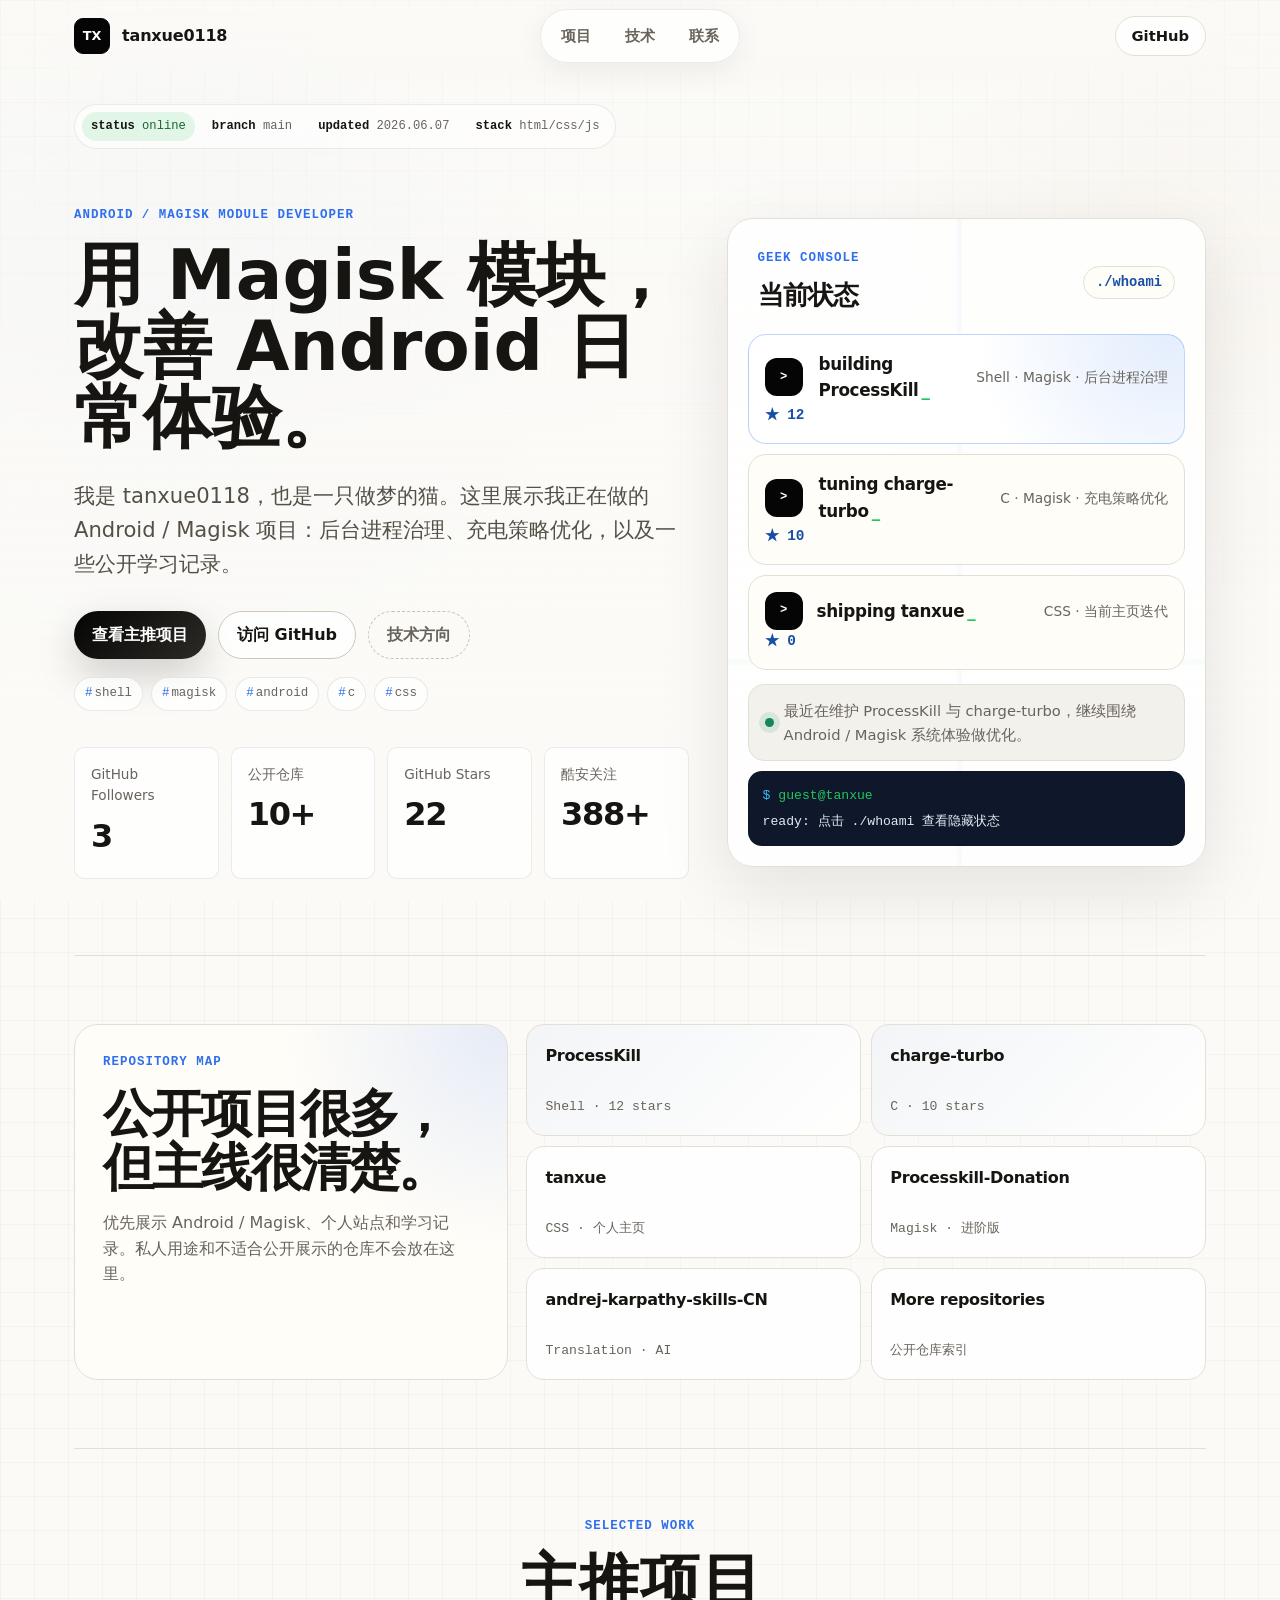
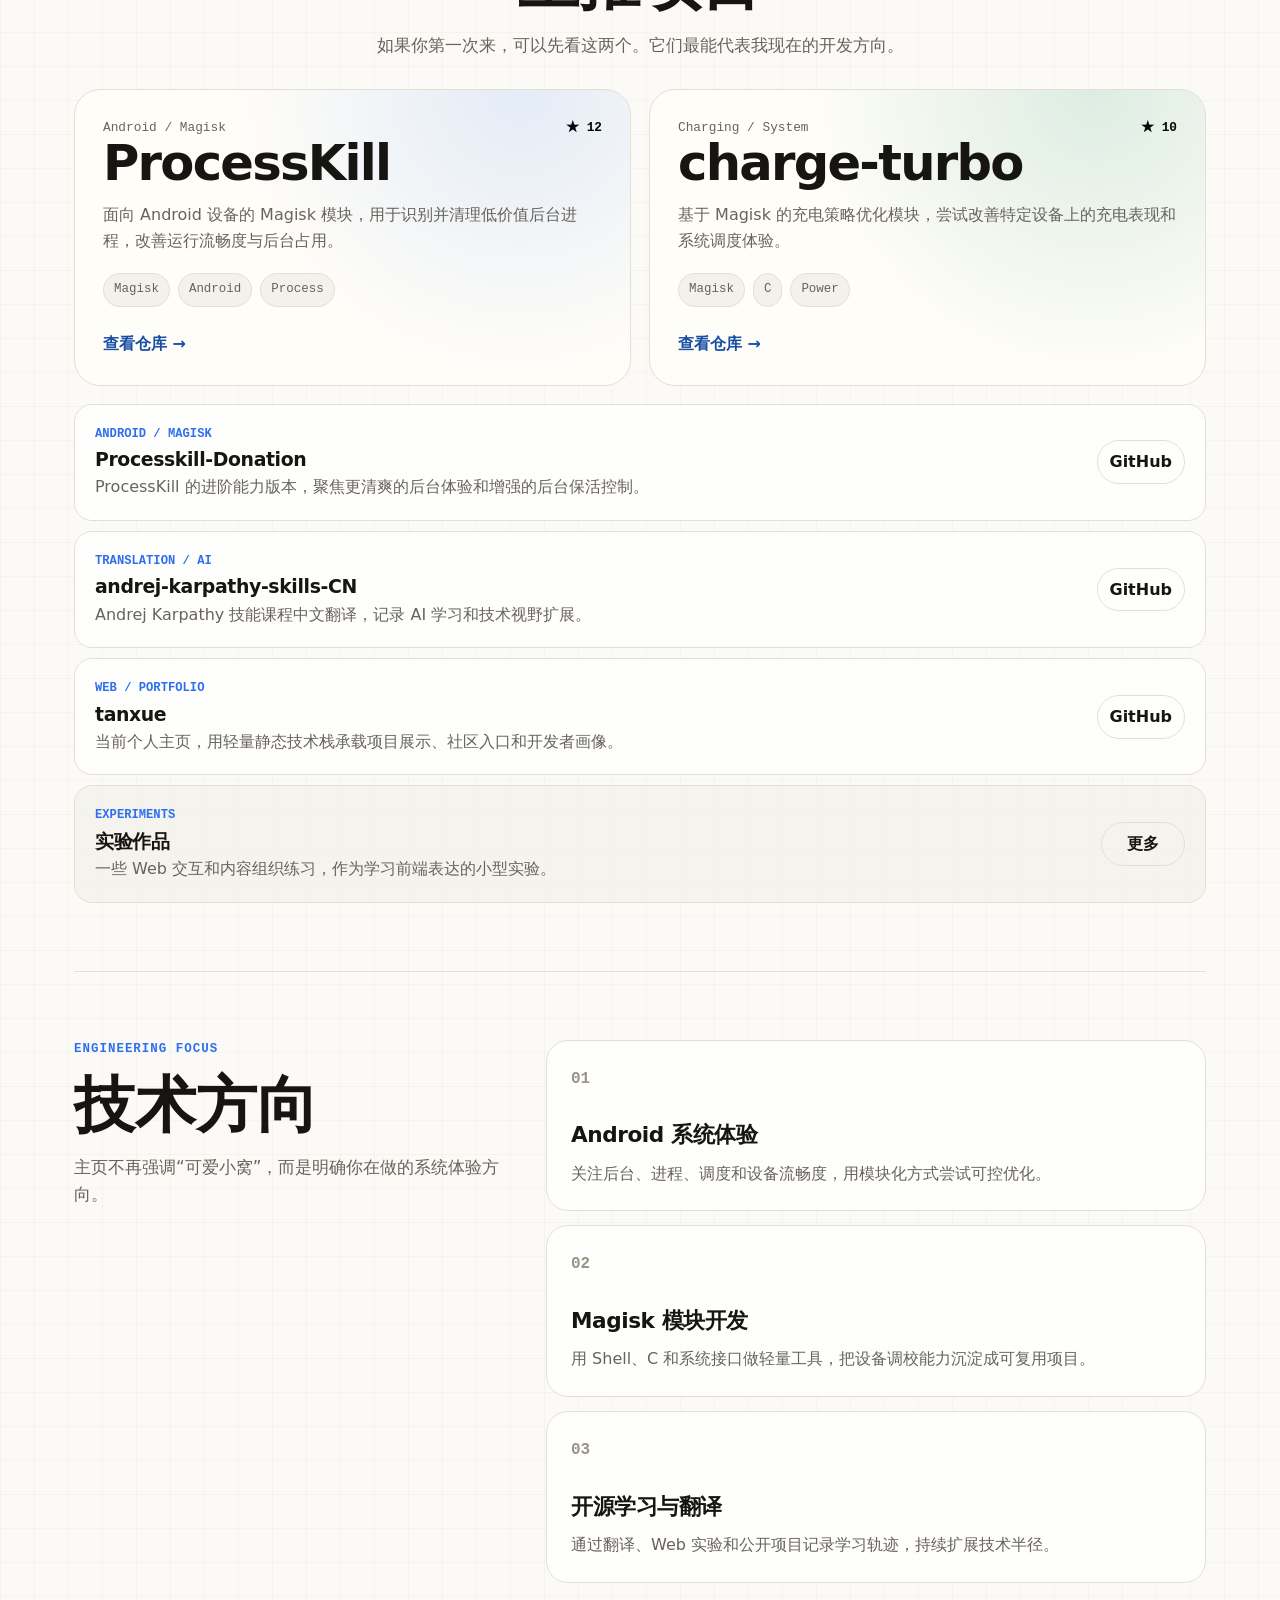
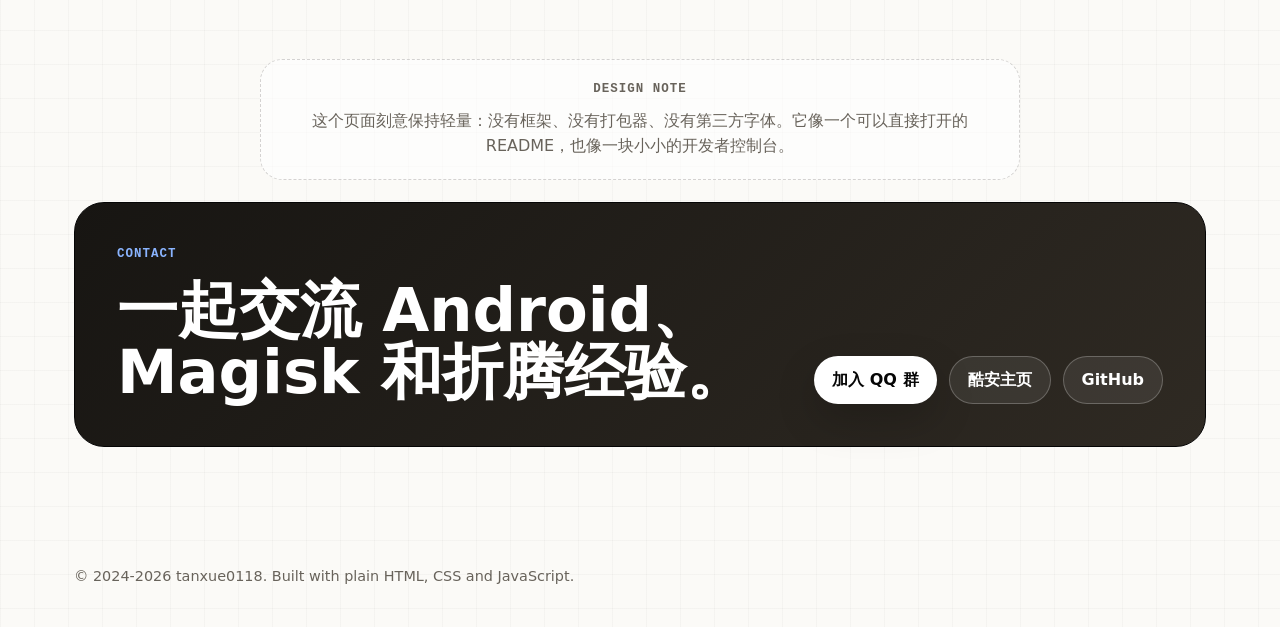
==== index.html @ 3029bd47 "Add subtle system polish" ====
<!DOCTYPE html>
<html lang="zh-CN">
<head>
    <meta charset="UTF-8">
    <meta name="viewport" content="width=device-width, initial-scale=1.0, viewport-fit=cover">
    <meta name="description" content="tanxue0118，一只做梦的猫。Android / Magisk 模块开发者，专注后台进程治理、充电策略优化和移动端系统体验调校。">
    <meta name="theme-color" content="#f7f7f4">
    <meta property="og:title" content="tanxue0118 - Android / Magisk 模块开发者">
    <meta property="og:description" content="后台进程治理、充电策略优化、移动端系统体验调校。">
    <meta property="og:type" content="website">
    <meta property="og:url" content="https://tanxue0118.github.io/tanxue/">
    <meta property="og:image" content="og-image.png">
    <link rel="canonical" href="https://tanxue0118.github.io/tanxue/">
    <link rel="icon" href="site-mark.svg" type="image/svg+xml">
    <link rel="stylesheet" href="style.css">
    <title>tanxue0118 - Android / Magisk 模块开发者</title>
</head>
<body>
    <a class="skip-link" href="#work">跳到项目内容</a>
    <header class="site-header">
        <a class="brand" href="#top" aria-label="回到首页">
            <span class="brand-mark" id="brand-mark" aria-hidden="true">TX</span>
            <span class="brand-text">tanxue0118</span>
        </a>
        <nav class="site-nav" aria-label="主导航">
            <a href="#work">项目</a>
            <a href="#stack">技术</a>
            <a href="#contact">联系</a>
        </nav>
        <a class="nav-action" href="https://github.com/tanxue0118" target="_blank" rel="noopener noreferrer">GitHub</a>
    </header>

    <main id="top">
        <div class="system-strip" aria-label="站点状态">
            <span><strong>status</strong> online</span>
            <span><strong>branch</strong> main</span>
            <span><strong>updated</strong> 2026.06.07</span>
            <span><strong>stack</strong> html/css/js</span>
        </div>
        <section class="hero-section">
            <div class="hero-copy">
                <p class="eyebrow">Android / Magisk module developer</p>
                <h1>用 Magisk 模块，改善 Android 日常体验。</h1>
                <p class="hero-lede">我是 tanxue0118，也是一只做梦的猫。这里展示我正在做的 Android / Magisk 项目：后台进程治理、充电策略优化，以及一些公开学习记录。</p>
                <div class="hero-actions" aria-label="主要操作">
                    <a class="button primary" href="#work">查看主推项目</a>
                    <a class="button secondary" href="https://github.com/tanxue0118" target="_blank" rel="noopener noreferrer">访问 GitHub</a>
                    <a class="button ghost" href="#stack">技术方向</a>
                </div>
                <div class="code-strip" aria-label="技术标签">
                    <span>shell</span>
                    <span>magisk</span>
                    <span>android</span>
                    <span>c</span>
                    <span>css</span>
                </div>
                <dl class="metric-grid">
                    <div>
                        <dt>GitHub Followers</dt>
                        <dd data-github-followers>3</dd>
                    </div>
                    <div>
                        <dt>公开仓库</dt>
                        <dd>10+</dd>
                    </div>
                    <div>
                        <dt>GitHub Stars</dt>
                        <dd data-total-stars>22</dd>
                    </div>
                    <div>
                        <dt>酷安关注</dt>
                        <dd>388+</dd>
                    </div>
                </dl>
            </div>

            <aside class="hero-panel repo-board" aria-label="访问者导览">
                <div class="board-header">
                    <div>
                        <p class="eyebrow">Geek console</p>
                        <h2>当前状态</h2>
                    </div>
                    <button class="micro-command" id="geek-command" type="button" aria-controls="command-output">./whoami</button>
                </div>
                <div class="repo-rank">
                    <article class="rank-card primary-rank">
                        <span class="rank-number">&gt;</span>
                        <h3>building ProcessKill</h3>
                        <p>Shell · Magisk · 后台进程治理</p>
                        <strong data-stars-for="ProcessKill">★ 12</strong>
                    </article>
                    <article class="rank-card">
                        <span class="rank-number">&gt;</span>
                        <h3>tuning charge-turbo</h3>
                        <p>C · Magisk · 充电策略优化</p>
                        <strong data-stars-for="charge-turbo">★ 10</strong>
                    </article>
                    <article class="rank-card">
                        <span class="rank-number">&gt;</span>
                        <h3>shipping tanxue</h3>
                        <p>CSS · 当前主页迭代</p>
                        <strong data-stars-for="tanxue">★ 0</strong>
                    </article>
                </div>
                <div class="announcement-line" id="announcement">
                    <span class="status-dot" aria-hidden="true"></span>
                    <span id="announcement-content">正在读取最新状态...</span>
                </div>
                <div class="command-output" id="command-output" role="status" aria-live="polite">
                    <span class="prompt">guest@tanxue</span>
                    <span class="command-text">ready: 点击 ./whoami 查看隐藏状态</span>
                </div>
            </aside>
        </section>

        <section class="section-shell repo-overview" aria-label="GitHub 仓库总览">
            <div class="repo-overview-card">
                <p class="eyebrow">Repository map</p>
                <h2>公开项目很多，但主线很清楚。</h2>
                <p>优先展示 Android / Magisk、个人站点和学习记录。私人用途和不适合公开展示的仓库不会放在这里。</p>
            </div>
            <div class="repo-chip-grid">
                <a href="https://github.com/tanxue0118/ProcessKill" target="_blank" rel="noopener noreferrer"><strong>ProcessKill</strong><span>Shell · 12 stars</span></a>
                <a href="https://github.com/tanxue0118/charge-turbo" target="_blank" rel="noopener noreferrer"><strong>charge-turbo</strong><span>C · 10 stars</span></a>
                <a href="https://github.com/tanxue0118/tanxue" target="_blank" rel="noopener noreferrer"><strong>tanxue</strong><span>CSS · 个人主页</span></a>
                <a href="https://github.com/tanxue0118/Processkill-Donation" target="_blank" rel="noopener noreferrer"><strong>Processkill-Donation</strong><span>Magisk · 进阶版</span></a>
                <a href="https://github.com/tanxue0118/andrej-karpathy-skills-CN" target="_blank" rel="noopener noreferrer"><strong>andrej-karpathy-skills-CN</strong><span>Translation · AI</span></a>
                <a href="https://github.com/tanxue0118?tab=repositories" target="_blank" rel="noopener noreferrer"><strong>More repositories</strong><span>公开仓库索引</span></a>
            </div>
        </section>

        <section class="section-shell" id="work">
            <div class="section-heading">
                <p class="eyebrow">Selected work</p>
                <h2>主推项目</h2>
                <p>如果你第一次来，可以先看这两个。它们最能代表我现在的开发方向。</p>
            </div>

            <div class="featured-grid">
                <article class="project-card project-card-large">
                    <div class="project-meta">
                        <span>Android / Magisk</span>
                        <strong data-stars-for="ProcessKill">★ 12</strong>
                    </div>
                    <h3>ProcessKill</h3>
                    <p>面向 Android 设备的 Magisk 模块，用于识别并清理低价值后台进程，改善运行流畅度与后台占用。</p>
                    <div class="tag-row"><span>Magisk</span><span>Android</span><span>Process</span></div>
                    <a href="https://github.com/tanxue0118/ProcessKill" target="_blank" rel="noopener noreferrer">查看仓库 <span aria-hidden="true">→</span></a>
                </article>

                <article class="project-card project-card-large accent-green">
                    <div class="project-meta">
                        <span>Charging / System</span>
                        <strong data-stars-for="charge-turbo">★ 10</strong>
                    </div>
                    <h3>charge-turbo</h3>
                    <p>基于 Magisk 的充电策略优化模块，尝试改善特定设备上的充电表现和系统调度体验。</p>
                    <div class="tag-row"><span>Magisk</span><span>C</span><span>Power</span></div>
                    <a href="https://github.com/tanxue0118/charge-turbo" target="_blank" rel="noopener noreferrer">查看仓库 <span aria-hidden="true">→</span></a>
                </article>
            </div>

            <div class="project-list" id="projects-grid" aria-label="更多项目">
                <article class="project-row">
                    <div>
                        <p class="row-kicker">Android / Magisk</p>
                        <h3>Processkill-Donation</h3>
                        <p>ProcessKill 的进阶能力版本，聚焦更清爽的后台体验和增强的后台保活控制。</p>
                    </div>
                    <a href="https://github.com/tanxue0118/Processkill-Donation" target="_blank" rel="noopener noreferrer">GitHub</a>
                </article>
                <article class="project-row">
                    <div>
                        <p class="row-kicker">Translation / AI</p>
                        <h3>andrej-karpathy-skills-CN</h3>
                        <p>Andrej Karpathy 技能课程中文翻译，记录 AI 学习和技术视野扩展。</p>
                    </div>
                    <a href="https://github.com/tanxue0118/andrej-karpathy-skills-CN" target="_blank" rel="noopener noreferrer">GitHub</a>
                </article>
                <article class="project-row">
                    <div>
                        <p class="row-kicker">Web / Portfolio</p>
                        <h3>tanxue</h3>
                        <p>当前个人主页，用轻量静态技术栈承载项目展示、社区入口和开发者画像。</p>
                    </div>
                    <a href="https://github.com/tanxue0118/tanxue" target="_blank" rel="noopener noreferrer">GitHub</a>
                </article>
                <article class="project-row muted-row">
                    <div>
                        <p class="row-kicker">Experiments</p>
                        <h3>实验作品</h3>
                        <p>一些 Web 交互和内容组织练习，作为学习前端表达的小型实验。</p>
                    </div>
                    <a href="https://github.com/tanxue0118" target="_blank" rel="noopener noreferrer">更多</a>
                </article>
            </div>
        </section>

        <section class="section-shell split-section" id="stack">
            <div class="section-heading align-left">
                <p class="eyebrow">Engineering focus</p>
                <h2>技术方向</h2>
                <p>主页不再强调“可爱小窝”，而是明确你在做的系统体验方向。</p>
            </div>
            <div class="focus-grid">
                <article>
                    <span class="focus-index">01</span>
                    <h3>Android 系统体验</h3>
                    <p>关注后台、进程、调度和设备流畅度，用模块化方式尝试可控优化。</p>
                </article>
                <article>
                    <span class="focus-index">02</span>
                    <h3>Magisk 模块开发</h3>
                    <p>用 Shell、C 和系统接口做轻量工具，把设备调校能力沉淀成可复用项目。</p>
                </article>
                <article>
                    <span class="focus-index">03</span>
                    <h3>开源学习与翻译</h3>
                    <p>通过翻译、Web 实验和公开项目记录学习轨迹，持续扩展技术半径。</p>
                </article>
            </div>
        </section>

        <section class="lab-note" aria-label="站点说明">
            <p class="eyebrow">Design note</p>
            <p>这个页面刻意保持轻量：没有框架、没有打包器、没有第三方字体。它像一个可以直接打开的 README，也像一块小小的开发者控制台。</p>
        </section>

        <section class="contact-band" id="contact">
            <div>
                <p class="eyebrow">Contact</p>
                <h2>一起交流 Android、Magisk 和折腾经验。</h2>
            </div>
            <div class="contact-actions">
                <a class="button primary" href="https://qm.qq.com/q/PmP59dqs4S" target="_blank" rel="noopener noreferrer">加入 QQ 群</a>
                <a class="button secondary" href="http://www.coolapk.com/u/29109774" target="_blank" rel="noopener noreferrer">酷安主页</a>
                <a class="button secondary" href="https://github.com/tanxue0118" target="_blank" rel="noopener noreferrer">GitHub</a>
            </div>
        </section>
    </main>

    <button class="back-to-top" id="back-to-top" type="button" aria-label="回到顶部">↑</button>

    <footer class="site-footer">
        <p>© 2024-2026 tanxue0118. Built with plain HTML, CSS and JavaScript.</p>
    </footer>

    <script src="script.js" defer></script>
</body>
</html>
---- style.css ----
:root {
    color-scheme: light;
    --bg: #fbfaf7;
    --surface: #ffffff;
    --surface-soft: #f3f1eb;
    --text: #171512;
    --muted: #68635b;
    --subtle: #9a9488;
    --line: #e4dfd5;
    --line-strong: #cec7b9;
    --accent: #2f6fed;
    --accent-dark: #174ea6;
    --green: #16845f;
    --warm: #b76e2b;
    --green-soft: #e5f4ec;
    --ink: #050505;
    --shadow: 0 24px 80px rgba(18, 22, 28, 0.12);
    --radius: 18px;
    --radius-sm: 10px;
    --max: 1180px;
    --nav-height: 72px;
}

* {
    box-sizing: border-box;
}

html {
    scroll-behavior: smooth;
}

body {
    margin: 0;
    min-height: 100vh;
    background:
        linear-gradient(rgba(23, 21, 18, 0.026) 1px, transparent 1px),
        linear-gradient(90deg, rgba(23, 21, 18, 0.026) 1px, transparent 1px),
        radial-gradient(circle at 14% 12%, rgba(47, 111, 237, 0.08), transparent 28rem),
        radial-gradient(circle at 92% 10%, rgba(183, 110, 43, 0.1), transparent 22rem),
        var(--bg);
    background-size: 34px 34px, 34px 34px, auto, auto, auto;
    color: var(--text);
    font-family: "HarmonyOS Sans SC", "MiSans", "Alibaba PuHuiTi", "PingFang SC", "Microsoft YaHei", ui-sans-serif, system-ui, -apple-system, BlinkMacSystemFont, "Segoe UI", sans-serif;
    line-height: 1.6;
}

body::before {
    content: "";
    position: fixed;
    inset: 0;
    pointer-events: none;
    background: linear-gradient(180deg, rgba(251, 250, 247, 0.2), rgba(251, 250, 247, 0.88) 48%, rgba(251, 250, 247, 1));
    z-index: -1;
}

a {
    color: inherit;
    text-decoration: none;
}

a:focus-visible,
button:focus-visible {
    outline: 3px solid rgba(31, 111, 235, 0.55);
    outline-offset: 4px;
}

.skip-link {
    position: fixed;
    top: 10px;
    left: 10px;
    z-index: 100;
    padding: 10px 14px;
    border-radius: 999px;
    background: var(--ink);
    color: white;
    transform: translateY(-160%);
    transition: transform 0.18s ease;
}

.skip-link:focus {
    transform: translateY(0);
}

.site-header {
    position: sticky;
    top: 0;
    z-index: 20;
    height: var(--nav-height);
    display: grid;
    grid-template-columns: 1fr auto 1fr;
    align-items: center;
    max-width: var(--max);
    margin: 0 auto;
    padding: 0 24px;
    backdrop-filter: blur(18px);
}

.brand,
.site-nav,
.nav-action {
    display: inline-flex;
    align-items: center;
}

.brand {
    gap: 12px;
    justify-self: start;
    font-weight: 720;
}

.brand-mark {
    width: 36px;
    height: 36px;
    display: grid;
    place-items: center;
    border: 1px solid var(--ink);
    border-radius: 9px;
    background: var(--ink);
    color: white;
    font-size: 0.8rem;
    letter-spacing: 0;
}

.brand-text {
    letter-spacing: -0.01em;
}

.site-nav {
    gap: 6px;
    justify-self: center;
    padding: 6px;
    border: 1px solid rgba(17, 17, 17, 0.08);
    border-radius: 999px;
    background: rgba(255, 255, 255, 0.72);
    box-shadow: 0 8px 30px rgba(17, 17, 17, 0.06);
}

.site-nav a {
    padding: 8px 14px;
    border-radius: 999px;
    color: var(--muted);
    font-size: 0.92rem;
    font-weight: 620;
}

.site-nav a:hover {
    background: var(--ink);
    color: white;
}

.nav-action {
    justify-self: end;
    min-height: 40px;
    padding: 0 16px;
    border: 1px solid var(--line);
    border-radius: 999px;
    background: rgba(255, 255, 255, 0.8);
    font-size: 0.92rem;
    font-weight: 680;
}

main {
    max-width: var(--max);
    margin: 0 auto;
    padding: 32px 24px 80px;
}

.system-strip {
    display: flex;
    flex-wrap: wrap;
    gap: 8px;
    width: fit-content;
    max-width: 100%;
    margin: 0 0 10px;
    padding: 7px;
    border: 1px solid rgba(23, 21, 18, 0.08);
    border-radius: 999px;
    background: rgba(255, 255, 255, 0.62);
    color: var(--muted);
    font-family: "SFMono-Regular", Consolas, "Liberation Mono", monospace;
    font-size: 0.76rem;
}

.system-strip span {
    padding: 5px 9px;
    border-radius: 999px;
}

.system-strip span:first-child {
    background: rgba(34, 197, 94, 0.12);
    color: #166534;
}

.system-strip strong {
    color: var(--text);
    font-weight: 760;
}

.hero-section {
    min-height: calc(100dvh - var(--nav-height) - 32px);
    display: grid;
    grid-template-columns: minmax(0, 1fr) minmax(360px, 0.78fr);
    gap: 38px;
    align-items: center;
    padding: 34px 0 64px;
}

.eyebrow {
    margin: 0 0 14px;
    color: var(--accent);
    font-family: "SFMono-Regular", Consolas, "Liberation Mono", monospace;
    font-size: 0.78rem;
    font-weight: 720;
    letter-spacing: 0.08em;
    text-transform: uppercase;
}

.hero-copy h1,
.section-heading h2,
.contact-band h2 {
    margin: 0;
    font-weight: 760;
    letter-spacing: 0;
    line-height: 1.03;
}

.hero-copy h1 {
    max-width: 760px;
    font-size: clamp(2.6rem, 5.4vw, 4.6rem);
}

.hero-lede {
    max-width: 670px;
    margin: 26px 0 0;
    color: #555047;
    font-size: clamp(1.08rem, 2vw, 1.32rem);
}

.hero-actions,
.contact-actions {
    display: flex;
    flex-wrap: wrap;
    gap: 12px;
    margin-top: 30px;
}

.code-strip {
    display: flex;
    flex-wrap: wrap;
    gap: 8px;
    margin-top: 18px;
}

.code-strip span {
    padding: 6px 10px;
    border: 1px solid rgba(23, 21, 18, 0.09);
    border-radius: 999px;
    background: rgba(255, 255, 255, 0.72);
    color: var(--muted);
    font-family: "SFMono-Regular", Consolas, "Liberation Mono", monospace;
    font-size: 0.78rem;
}

.code-strip span::before {
    content: "#";
    color: var(--accent);
    margin-right: 2px;
}

.button {
    min-height: 48px;
    display: inline-flex;
    align-items: center;
    justify-content: center;
    padding: 0 18px;
    border-radius: 999px;
    font-weight: 720;
    transition: transform 0.18s ease, box-shadow 0.18s ease, border-color 0.18s ease;
}

.button:hover {
    transform: translateY(-2px);
}

.button.primary {
    background: linear-gradient(135deg, var(--ink), #2d2a25);
    color: white;
    box-shadow: 0 16px 40px rgba(0, 0, 0, 0.18);
}

.button.secondary {
    border: 1px solid var(--line-strong);
    background: rgba(255, 255, 255, 0.78);
}

.button.ghost {
    border: 1px dashed rgba(23, 21, 18, 0.24);
    background: transparent;
    color: var(--muted);
}

.metric-grid {
    display: grid;
    grid-template-columns: repeat(4, minmax(0, 1fr));
    gap: 12px;
    max-width: 680px;
    margin: 36px 0 0;
}

.metric-grid div {
    padding: 16px;
    border: 1px solid rgba(17, 17, 17, 0.08);
    border-radius: var(--radius-sm);
    background: rgba(255, 255, 255, 0.76);
}

.metric-grid dt {
    color: var(--muted);
    font-size: 0.85rem;
}

.metric-grid dd {
    margin: 4px 0 0;
    font-size: 2rem;
    font-weight: 780;
    letter-spacing: -0.04em;
}

.hero-panel {
    position: relative;
    overflow: hidden;
    padding: 20px;
    border: 1px solid var(--line);
    border-radius: 26px;
    background: rgba(255, 255, 255, 0.82);
    box-shadow: 0 22px 70px rgba(26, 24, 20, 0.1);
}

.hero-panel::before {
    content: "";
    position: absolute;
    inset: 0;
    pointer-events: none;
    background:
        linear-gradient(90deg, transparent 0 48%, rgba(47, 111, 237, 0.08) 48% 49%, transparent 49%),
        linear-gradient(180deg, transparent 0 68%, rgba(34, 197, 94, 0.08) 68% 69%, transparent 69%);
    opacity: 0.42;
}

.hero-panel > * {
    position: relative;
    z-index: 1;
}

.board-header {
    display: flex;
    align-items: center;
    justify-content: space-between;
    gap: 18px;
    padding: 10px 10px 18px;
}

.board-header h2 {
    margin: 0;
    font-size: 1.6rem;
    letter-spacing: -0.04em;
}

.board-header .eyebrow {
    margin-bottom: 6px;
}

.board-header a,
.micro-command {
    flex: 0 0 auto;
    padding: 8px 12px;
    border: 1px solid var(--line);
    border-radius: 999px;
    background: #fffdf8;
    color: var(--accent-dark);
    font-size: 0.86rem;
    font-weight: 740;
}

.micro-command {
    cursor: pointer;
    font-family: "SFMono-Regular", Consolas, "Liberation Mono", monospace;
}

.micro-command:hover {
    border-color: var(--accent);
}

.micro-command.is-running {
    border-color: rgba(34, 197, 94, 0.55);
    background: #0f172a;
    color: #bbf7d0;
}

.repo-rank {
    display: grid;
    gap: 10px;
}

.rank-card {
    position: relative;
    display: grid;
    grid-template-columns: auto 1fr auto;
    column-gap: 14px;
    align-items: center;
    padding: 16px;
    border: 1px solid var(--line);
    border-radius: 18px;
    background: #fffdf8;
}

.rank-card.primary-rank {
    background:
        radial-gradient(circle at 96% 0%, rgba(31, 111, 235, 0.12), transparent 12rem),
        var(--surface);
    border-color: rgba(31, 111, 235, 0.28);
}

.rank-number {
    width: 38px;
    height: 38px;
    display: grid;
    place-items: center;
    border-radius: 12px;
    background: var(--ink);
    color: white;
    font-family: "SFMono-Regular", Consolas, "Liberation Mono", monospace;
    font-size: 0.76rem;
    font-weight: 760;
}

.rank-card h3,
.rank-card p {
    margin: 0;
}

.rank-card h3 {
    font-size: 1.05rem;
    letter-spacing: -0.02em;
}

.rank-card p {
    color: var(--muted);
    font-size: 0.86rem;
}

.rank-card strong {
    color: var(--accent-dark);
    font-family: "SFMono-Regular", Consolas, "Liberation Mono", monospace;
    font-size: 0.9rem;
}

.rank-card h3::after {
    content: "_";
    color: #22c55e;
    margin-left: 3px;
}

.repo-overview {
    display: grid;
    grid-template-columns: 0.78fr 1.22fr;
    gap: 18px;
    align-items: stretch;
    padding-top: 30px;
}

.repo-overview-card {
    padding: 28px;
    border: 1px solid var(--line);
    border-radius: 24px;
    background:
        radial-gradient(circle at 100% 0%, rgba(47, 111, 237, 0.12), transparent 14rem),
        #fffdf8;
    color: var(--text);
}

.repo-overview-card .eyebrow {
    color: var(--accent);
}

.repo-overview-card h2 {
    margin: 0;
    max-width: 430px;
    font-size: clamp(2rem, 4vw, 3.2rem);
    letter-spacing: -0.035em;
    line-height: 1.04;
}

.repo-overview-card p:not(.eyebrow) {
    margin: 16px 0 0;
    color: var(--muted);
}

.repo-chip-grid {
    display: grid;
    grid-template-columns: repeat(2, minmax(0, 1fr));
    gap: 10px;
}

.repo-chip-grid a {
    display: flex;
    flex-direction: column;
    justify-content: space-between;
    min-height: 112px;
    padding: 18px;
    border: 1px solid var(--line);
    border-radius: 18px;
    background: rgba(255, 255, 255, 0.82);
    transition: transform 0.18s ease, border-color 0.18s ease;
}

.repo-chip-grid a:hover {
    transform: translateY(-2px);
    border-color: var(--line-strong);
}

.repo-chip-grid a:nth-child(1),
.repo-chip-grid a:nth-child(2) {
    background:
        linear-gradient(135deg, rgba(47, 111, 237, 0.06), rgba(255, 255, 255, 0.84)),
        #fffdf8;
}

.repo-chip-grid strong {
    letter-spacing: -0.02em;
}

.repo-chip-grid span {
    color: var(--muted);
    font-family: "SFMono-Regular", Consolas, "Liberation Mono", monospace;
    font-size: 0.82rem;
}

.announcement-line {
    display: flex;
    align-items: center;
    gap: 10px;
    margin-top: 14px;
    padding: 14px 16px;
    border: 1px solid var(--line);
    border-radius: 16px;
    background: var(--surface-soft);
    color: var(--muted);
    font-size: 0.92rem;
}

.command-output {
    position: relative;
    display: grid;
    gap: 5px;
    margin-top: 10px;
    padding: 13px 14px;
    overflow: hidden;
    border: 1px solid rgba(15, 23, 42, 0.18);
    border-radius: 14px;
    background: #0f172a;
    color: #dbeafe;
    font-family: "SFMono-Regular", Consolas, "Liberation Mono", monospace;
    font-size: 0.82rem;
}

.command-output::after {
    content: "";
    position: absolute;
    inset: 0;
    pointer-events: none;
    background: linear-gradient(90deg, transparent, rgba(56, 189, 248, 0.2), transparent);
    transform: translateX(-120%);
}

.command-output.is-active::after {
    animation: terminalScan 0.75s ease;
}

.prompt {
    color: #22c55e;
}

.prompt::before {
    content: "$ ";
    color: #38bdf8;
}

.command-text {
    color: #e2e8f0;
}

.command-line {
    display: block;
}

.command-line.dim {
    color: #94a3b8;
}

@keyframes terminalScan {
    from { transform: translateX(-120%); }
    to { transform: translateX(120%); }
}

.status-dot {
    width: 9px;
    height: 9px;
    flex: 0 0 auto;
    border-radius: 999px;
    background: var(--green);
    box-shadow: 0 0 0 6px rgba(15, 138, 95, 0.12);
}

.section-shell {
    padding: 68px 0;
    border-top: 1px solid var(--line);
}

.section-heading {
    max-width: 760px;
    margin: 0 auto 30px;
    text-align: center;
}

.section-heading.align-left {
    margin: 0;
    text-align: left;
}

.section-heading h2,
.contact-band h2 {
    font-size: clamp(2.25rem, 5vw, 3.8rem);
}

.section-heading p:not(.eyebrow) {
    margin: 18px 0 0;
    color: var(--muted);
    font-size: 1.05rem;
}

.featured-grid {
    display: grid;
    grid-template-columns: repeat(2, minmax(0, 1fr));
    gap: 18px;
}

.project-card,
.project-row,
.focus-grid article {
    border: 1px solid var(--line);
    background: rgba(255, 255, 255, 0.78);
}

.project-card {
    min-height: 292px;
    display: flex;
    flex-direction: column;
    padding: 28px;
    border-radius: 26px;
}

.project-card-large {
    background:
        radial-gradient(circle at 80% 0%, rgba(31, 111, 235, 0.12), transparent 18rem),
        #fffdf8;
}

.project-card.accent-green {
    background:
        radial-gradient(circle at 80% 0%, rgba(15, 138, 95, 0.14), transparent 18rem),
        #fffdf8;
}

.project-meta {
    display: flex;
    justify-content: space-between;
    gap: 16px;
    color: var(--muted);
    font-family: "SFMono-Regular", Consolas, "Liberation Mono", monospace;
    font-size: 0.8rem;
}

.project-meta strong {
    color: var(--ink);
}

.project-card h3 {
    margin: auto 0 12px;
    font-size: clamp(2rem, 4vw, 3.1rem);
    letter-spacing: -0.035em;
    line-height: 1.04;
}

.project-card p {
    margin: 0;
    color: var(--muted);
}

.tag-row {
    display: flex;
    flex-wrap: wrap;
    gap: 8px;
    margin-top: 20px;
}

.tag-row span {
    padding: 6px 10px;
    border: 1px solid var(--line);
    border-radius: 999px;
    background: var(--surface-soft);
    color: var(--muted);
    font-family: "SFMono-Regular", Consolas, "Liberation Mono", monospace;
    font-size: 0.78rem;
}

.project-card a {
    width: fit-content;
    margin-top: 24px;
    color: var(--accent-dark);
    font-weight: 740;
}

.project-list {
    display: grid;
    gap: 10px;
    margin-top: 18px;
}

.project-row {
    display: grid;
    grid-template-columns: 1fr auto;
    align-items: center;
    gap: 20px;
    padding: 20px;
    border-radius: 18px;
}

.project-row h3,
.project-row p {
    margin: 0;
}

.project-row h3 {
    font-size: 1.18rem;
    letter-spacing: -0.02em;
}

.project-row p:not(.row-kicker) {
    color: var(--muted);
}

.row-kicker {
    margin-bottom: 5px;
    color: var(--accent);
    font-family: "SFMono-Regular", Consolas, "Liberation Mono", monospace;
    font-size: 0.76rem;
    font-weight: 720;
    text-transform: uppercase;
}

.project-row a {
    min-width: 84px;
    padding: 8px 12px;
    border: 1px solid var(--line);
    border-radius: 999px;
    text-align: center;
    font-weight: 700;
}

.muted-row {
    background: rgba(243, 241, 235, 0.74);
}

.split-section {
    display: grid;
    grid-template-columns: 0.8fr 1.2fr;
    gap: 32px;
    align-items: start;
}

.focus-grid {
    display: grid;
    gap: 14px;
}

.focus-grid article {
    padding: 24px;
    border-radius: 22px;
}

.focus-index {
    color: var(--subtle);
    font-family: "SFMono-Regular", Consolas, "Liberation Mono", monospace;
    font-weight: 720;
}

.focus-grid h3 {
    margin: 26px 0 8px;
    font-size: 1.35rem;
    letter-spacing: -0.02em;
}

.focus-grid p {
    margin: 0;
    color: var(--muted);
}

.contact-band {
    display: grid;
    grid-template-columns: 1fr auto;
    gap: 32px;
    align-items: end;
    margin-top: 22px;
    padding: 42px;
    border: 1px solid var(--ink);
    border-radius: 30px;
    background: linear-gradient(135deg, #171512, #2f2a23);
    color: white;
}

.lab-note {
    display: grid;
    gap: 8px;
    max-width: 760px;
    margin: 8px auto 0;
    padding: 20px 22px;
    border: 1px dashed rgba(23, 21, 18, 0.18);
    border-radius: 22px;
    background: rgba(255, 255, 255, 0.58);
    text-align: center;
}

.lab-note .eyebrow {
    margin: 0;
}

.lab-note p {
    margin: 0;
    color: var(--muted);
}

.contact-band .eyebrow {
    color: #8ab4ff;
}

.contact-band .button.secondary {
    border-color: rgba(255, 255, 255, 0.24);
    background: rgba(255, 255, 255, 0.08);
}

.contact-band .button.primary {
    background: white;
    color: var(--ink);
}

.contact-actions {
    justify-content: flex-end;
}

.back-to-top {
    position: fixed;
    right: 24px;
    bottom: 24px;
    width: 46px;
    height: 46px;
    display: grid;
    place-items: center;
    border: 1px solid var(--line);
    border-radius: 999px;
    background: rgba(255, 255, 255, 0.86);
    color: var(--text);
    cursor: pointer;
    opacity: 0;
    visibility: hidden;
    transform: translateY(12px);
    transition: opacity 0.18s ease, transform 0.18s ease, visibility 0.18s ease;
}

.back-to-top.visible {
    opacity: 1;
    visibility: visible;
    transform: translateY(0);
}

.site-footer {
    max-width: var(--max);
    margin: 0 auto;
    padding: 24px;
    color: var(--muted);
    font-size: 0.9rem;
}

@media (max-width: 900px) {
    .site-header {
        grid-template-columns: 1fr auto;
    }

    .site-nav {
        display: none;
    }

    .hero-section,
    .split-section,
    .contact-band {
        grid-template-columns: 1fr;
    }

    .hero-section {
        min-height: auto;
        padding-top: 28px;
    }

    .hero-panel {
        order: -1;
    }

    .featured-grid {
        grid-template-columns: 1fr;
    }

    .repo-overview {
        grid-template-columns: 1fr;
    }

    .contact-actions {
        justify-content: flex-start;
    }
}

@media (max-width: 560px) {
    .site-header,
    main,
    .site-footer {
        padding-left: 16px;
        padding-right: 16px;
    }

    .brand-text {
        display: none;
    }

    .nav-action {
        min-height: 38px;
        padding: 0 13px;
    }

    .hero-copy h1 {
        font-size: 2.65rem;
    }

    .metric-grid,
    .project-row,
    .repo-chip-grid {
        grid-template-columns: 1fr;
    }

    .project-row a {
        width: fit-content;
    }

    .project-card,
    .contact-band {
        padding: 22px;
        border-radius: 22px;
    }

    .hero-actions,
    .contact-actions,
    .code-strip,
    .system-strip {
        flex-direction: column;
    }

    .button {
        width: 100%;
    }
}

@media (prefers-reduced-motion: reduce) {
    html {
        scroll-behavior: auto;
    }

    *,
    *::before,
    *::after {
        animation-duration: 0.001ms !important;
        animation-iteration-count: 1 !important;
        transition-duration: 0.001ms !important;
    }
}
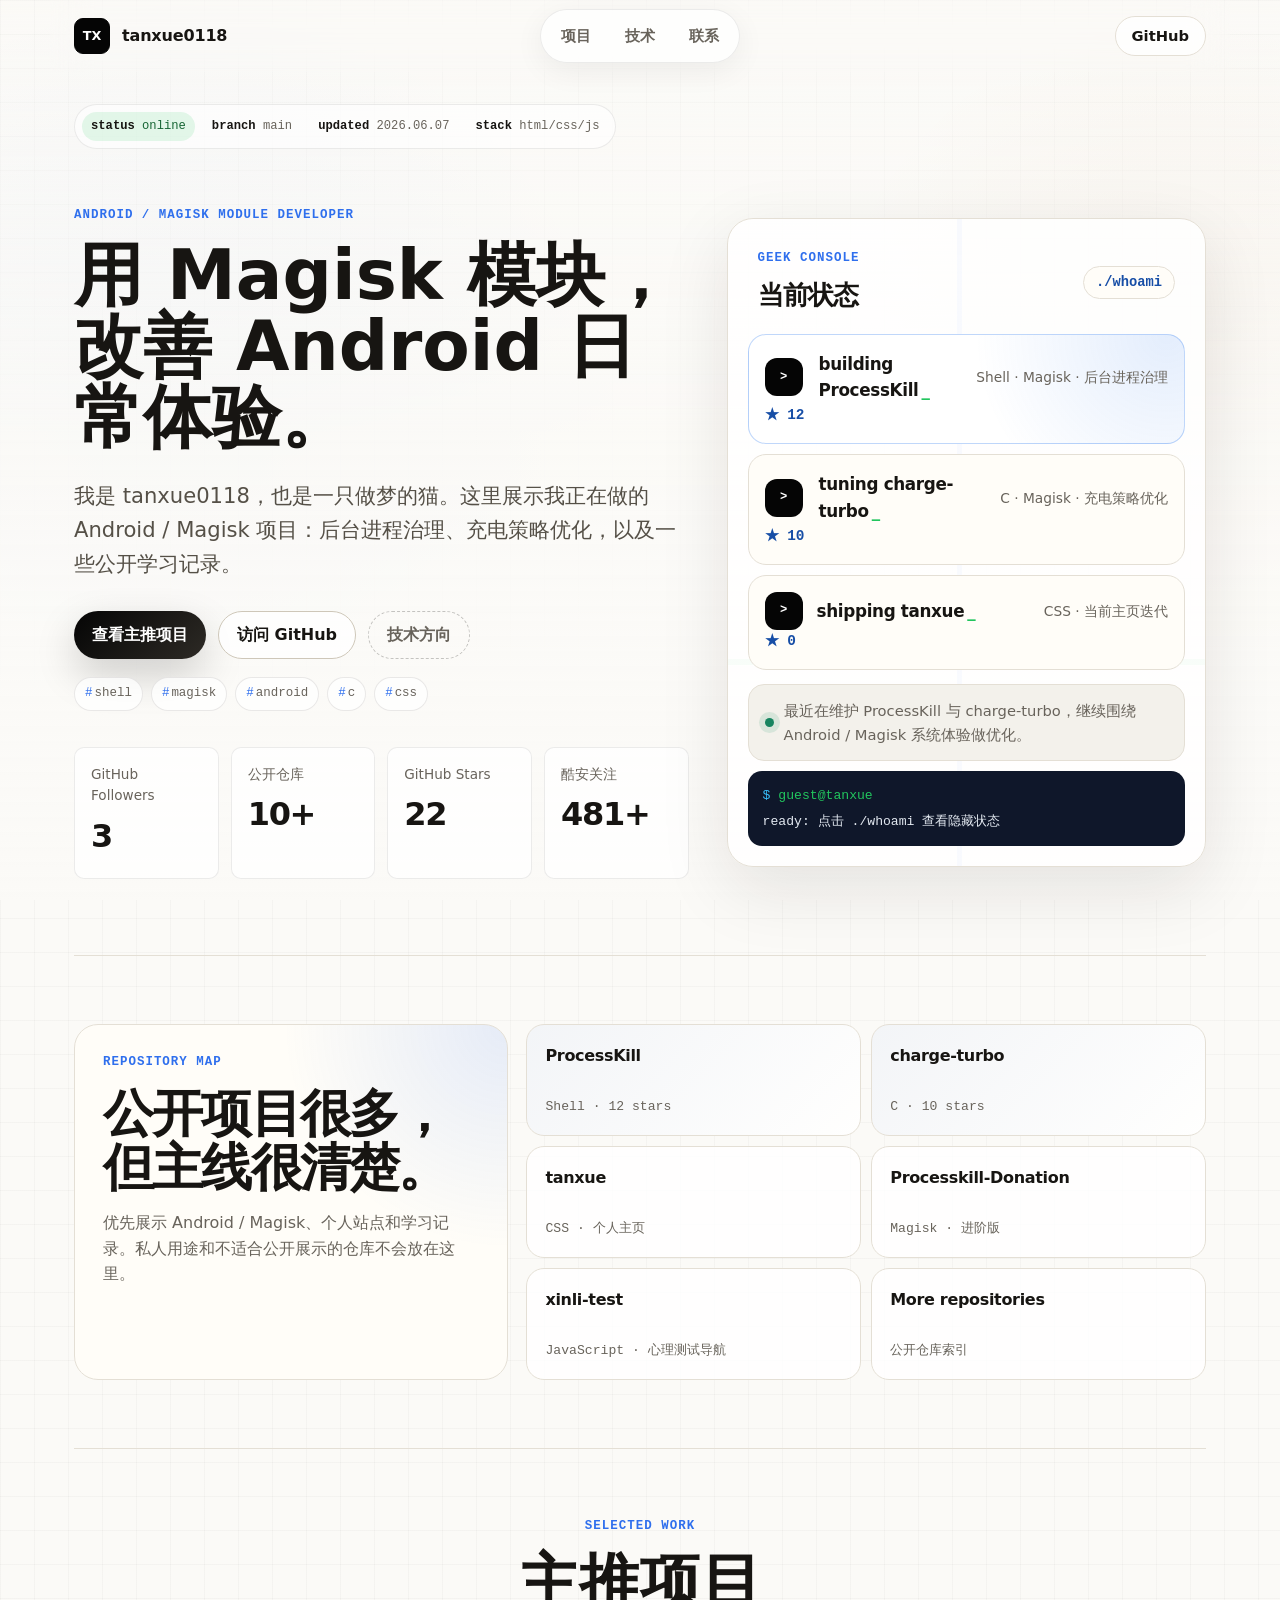
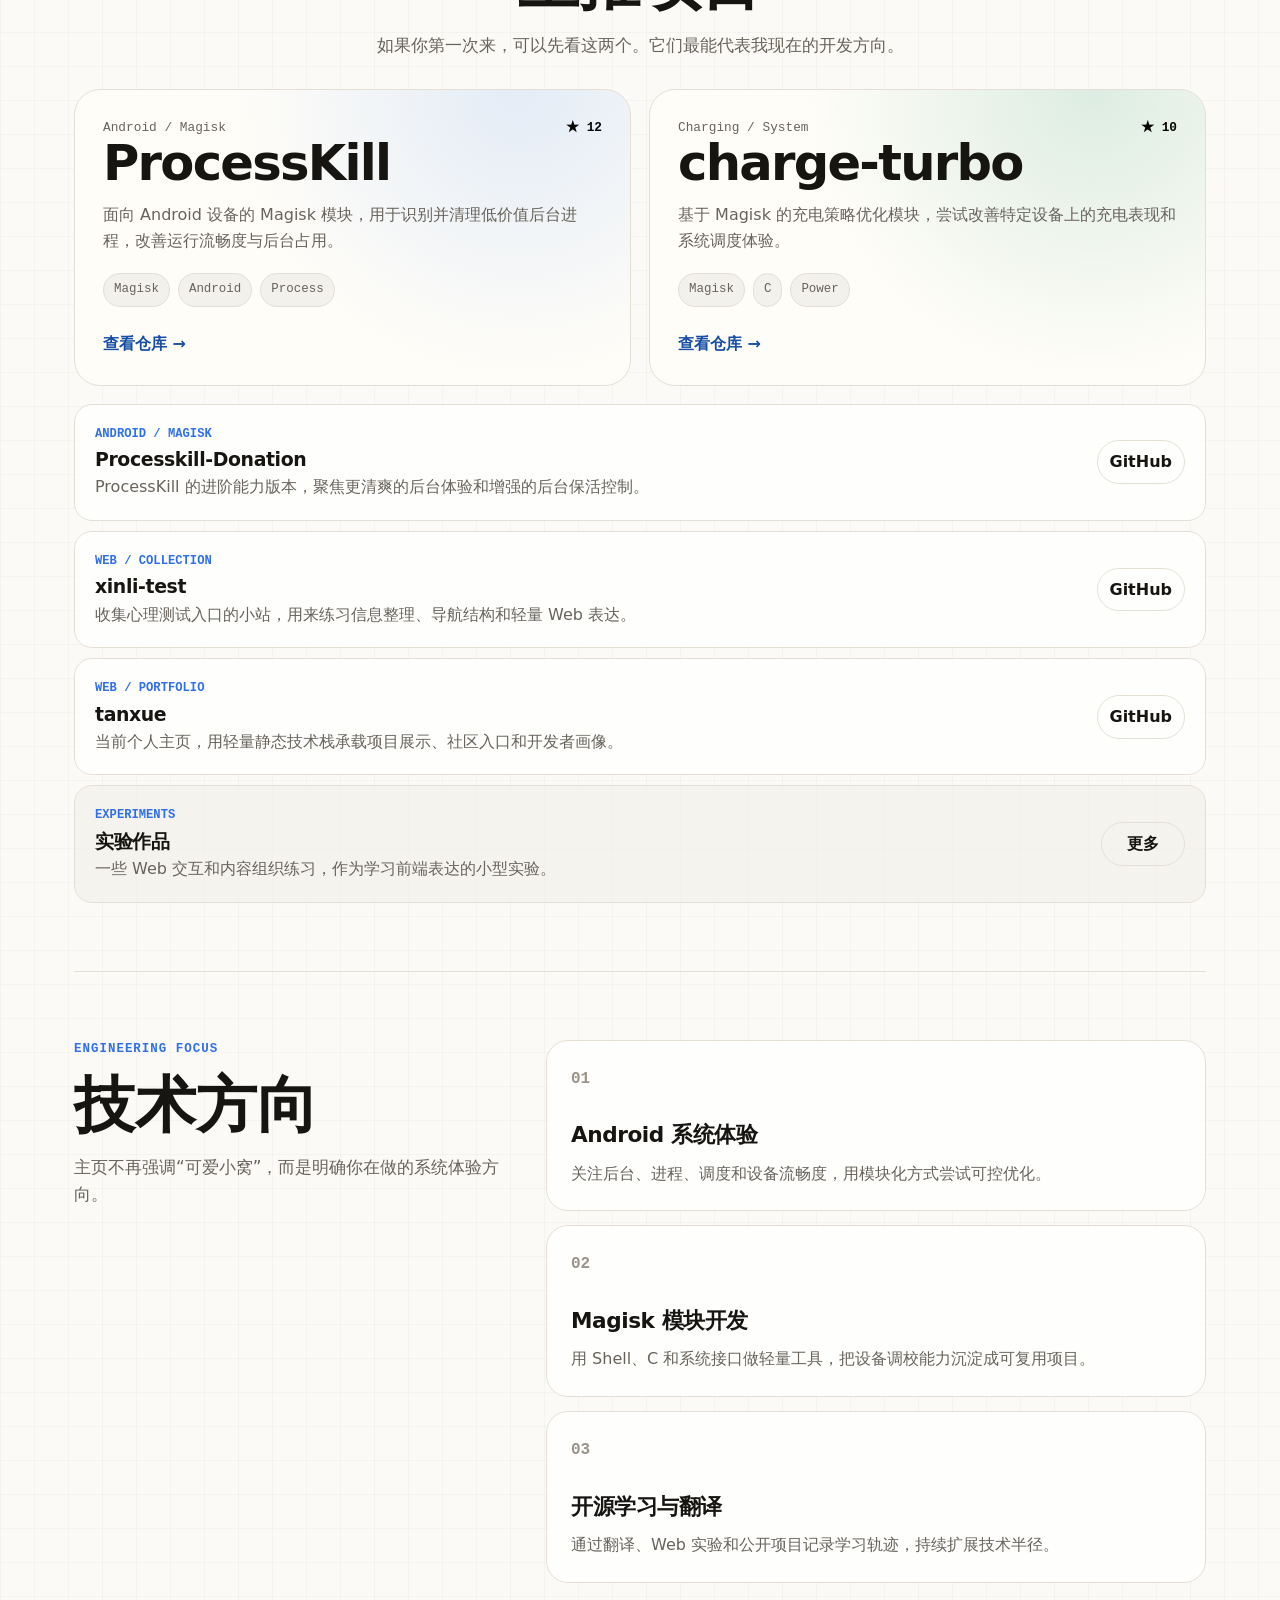
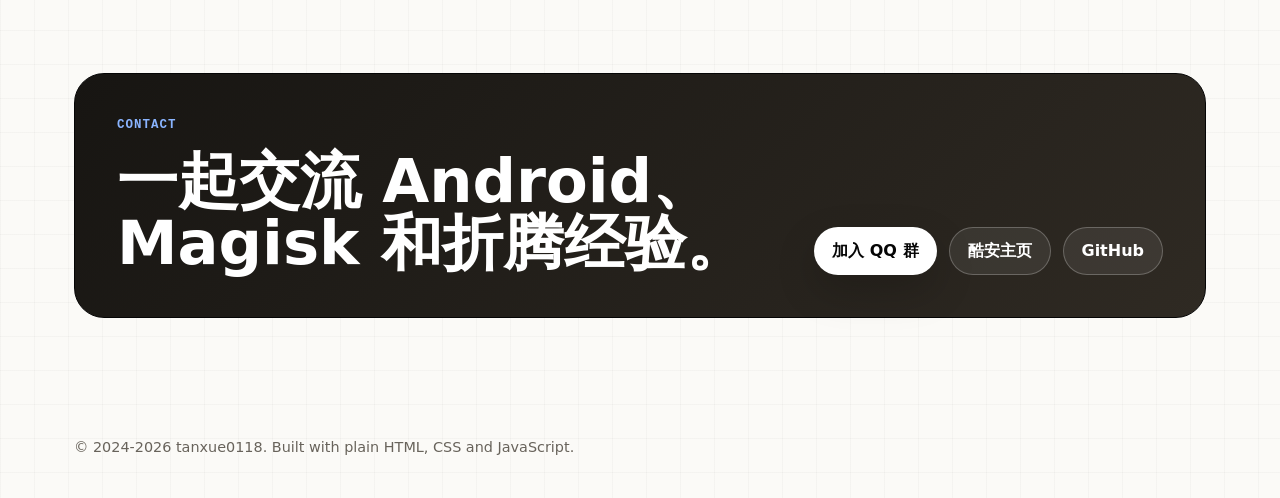
==== commit fe20f37a: "Update public project list and remove design note" ====
--- a/index.html
+++ b/index.html
@@ -69,7 +69,7 @@
                     </div>
                     <div>
                         <dt>酷安关注</dt>
-                        <dd>388+</dd>
+                        <dd>481+</dd>
                     </div>
                 </dl>
             </div>
@@ -124,7 +124,7 @@
                 <a href="https://github.com/tanxue0118/charge-turbo" target="_blank" rel="noopener noreferrer"><strong>charge-turbo</strong><span>C · 10 stars</span></a>
                 <a href="https://github.com/tanxue0118/tanxue" target="_blank" rel="noopener noreferrer"><strong>tanxue</strong><span>CSS · 个人主页</span></a>
                 <a href="https://github.com/tanxue0118/Processkill-Donation" target="_blank" rel="noopener noreferrer"><strong>Processkill-Donation</strong><span>Magisk · 进阶版</span></a>
-                <a href="https://github.com/tanxue0118/andrej-karpathy-skills-CN" target="_blank" rel="noopener noreferrer"><strong>andrej-karpathy-skills-CN</strong><span>Translation · AI</span></a>
+                <a href="https://github.com/tanxue0118/xinli-test" target="_blank" rel="noopener noreferrer"><strong>xinli-test</strong><span>JavaScript · 心理测试导航</span></a>
                 <a href="https://github.com/tanxue0118?tab=repositories" target="_blank" rel="noopener noreferrer"><strong>More repositories</strong><span>公开仓库索引</span></a>
             </div>
         </section>
@@ -171,11 +171,11 @@
                 </article>
                 <article class="project-row">
                     <div>
-                        <p class="row-kicker">Translation / AI</p>
-                        <h3>andrej-karpathy-skills-CN</h3>
-                        <p>Andrej Karpathy 技能课程中文翻译，记录 AI 学习和技术视野扩展。</p>
-                    </div>
-                    <a href="https://github.com/tanxue0118/andrej-karpathy-skills-CN" target="_blank" rel="noopener noreferrer">GitHub</a>
+                        <p class="row-kicker">Web / Collection</p>
+                        <h3>xinli-test</h3>
+                        <p>收集心理测试入口的小站，用来练习信息整理、导航结构和轻量 Web 表达。</p>
+                    </div>
+                    <a href="https://github.com/tanxue0118/xinli-test" target="_blank" rel="noopener noreferrer">GitHub</a>
                 </article>
                 <article class="project-row">
                     <div>
@@ -221,11 +221,6 @@
             </div>
         </section>
 
-        <section class="lab-note" aria-label="站点说明">
-            <p class="eyebrow">Design note</p>
-            <p>这个页面刻意保持轻量：没有框架、没有打包器、没有第三方字体。它像一个可以直接打开的 README，也像一块小小的开发者控制台。</p>
-        </section>
-
         <section class="contact-band" id="contact">
             <div>
                 <p class="eyebrow">Contact</p>
--- a/style.css
+++ b/style.css
@@ -819,27 +819,6 @@
     color: white;
 }
 
-.lab-note {
-    display: grid;
-    gap: 8px;
-    max-width: 760px;
-    margin: 8px auto 0;
-    padding: 20px 22px;
-    border: 1px dashed rgba(23, 21, 18, 0.18);
-    border-radius: 22px;
-    background: rgba(255, 255, 255, 0.58);
-    text-align: center;
-}
-
-.lab-note .eyebrow {
-    margin: 0;
-}
-
-.lab-note p {
-    margin: 0;
-    color: var(--muted);
-}
-
 .contact-band .eyebrow {
     color: #8ab4ff;
 }
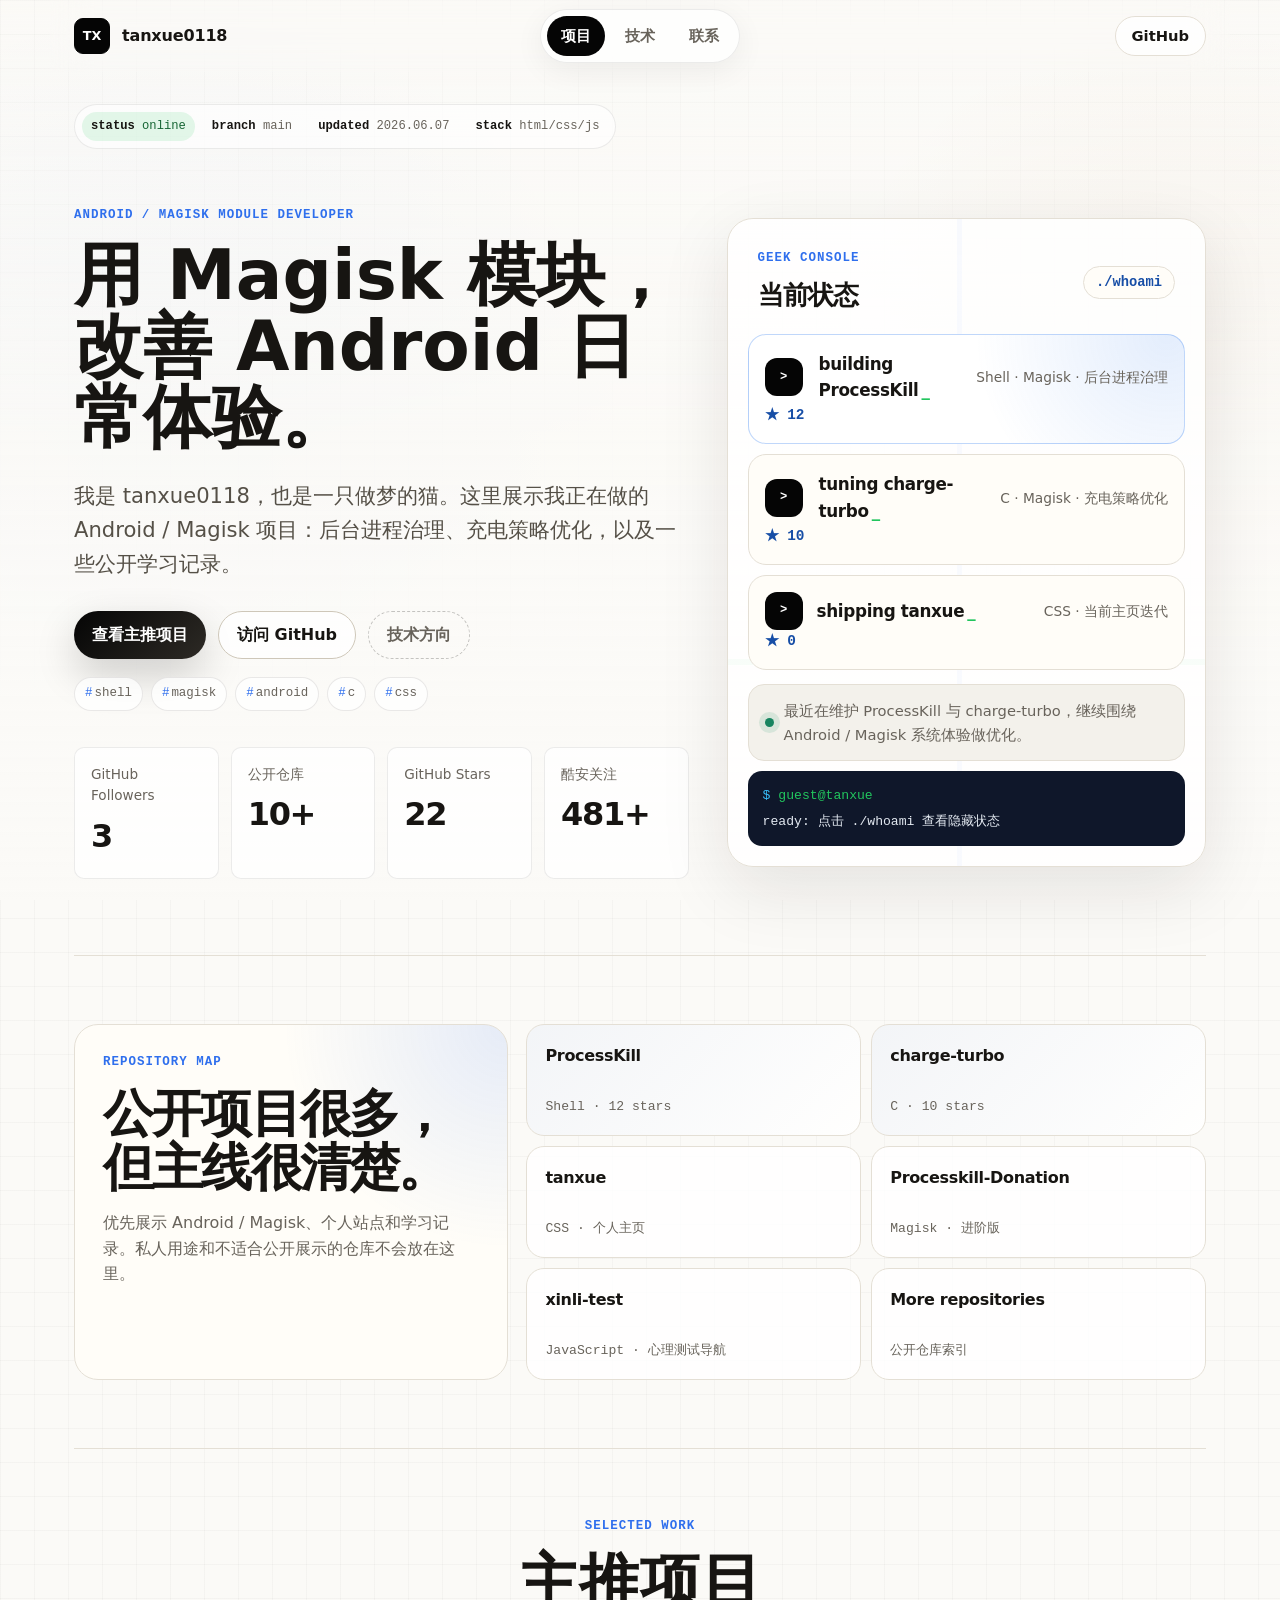
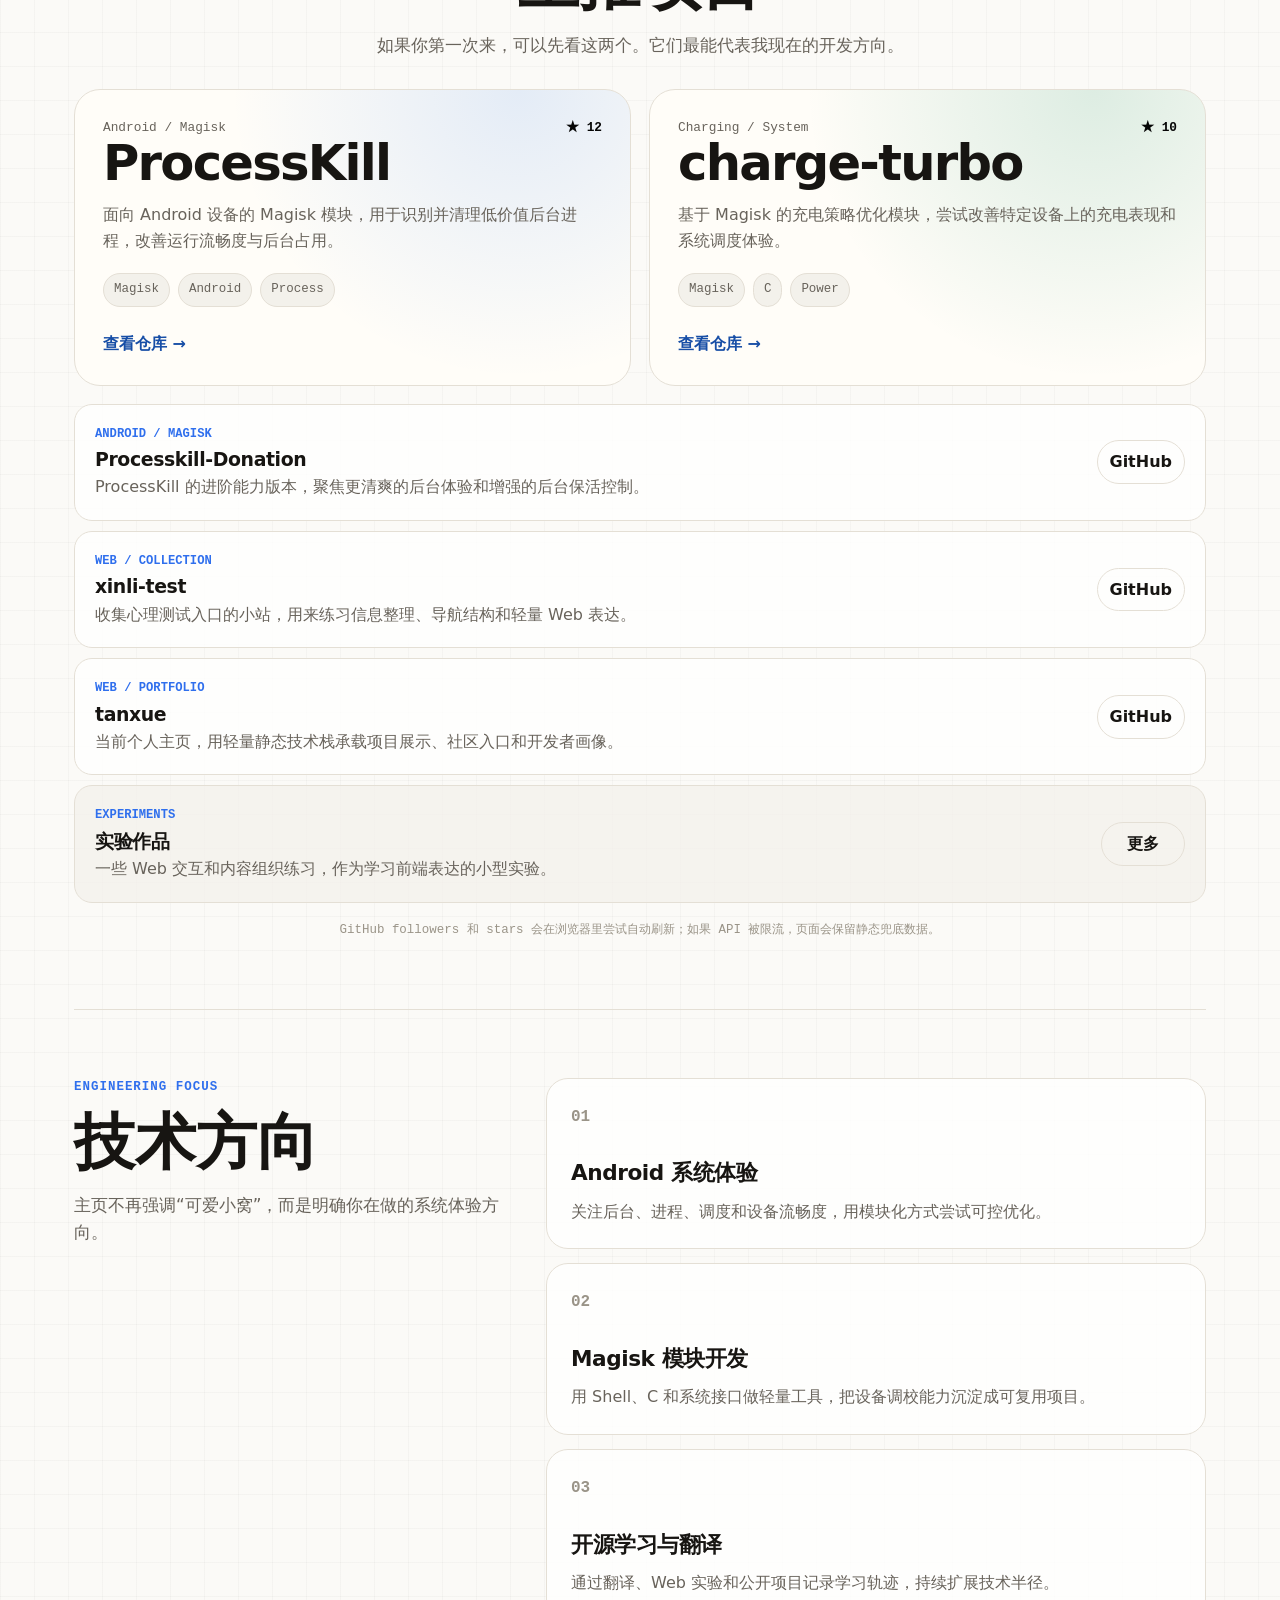
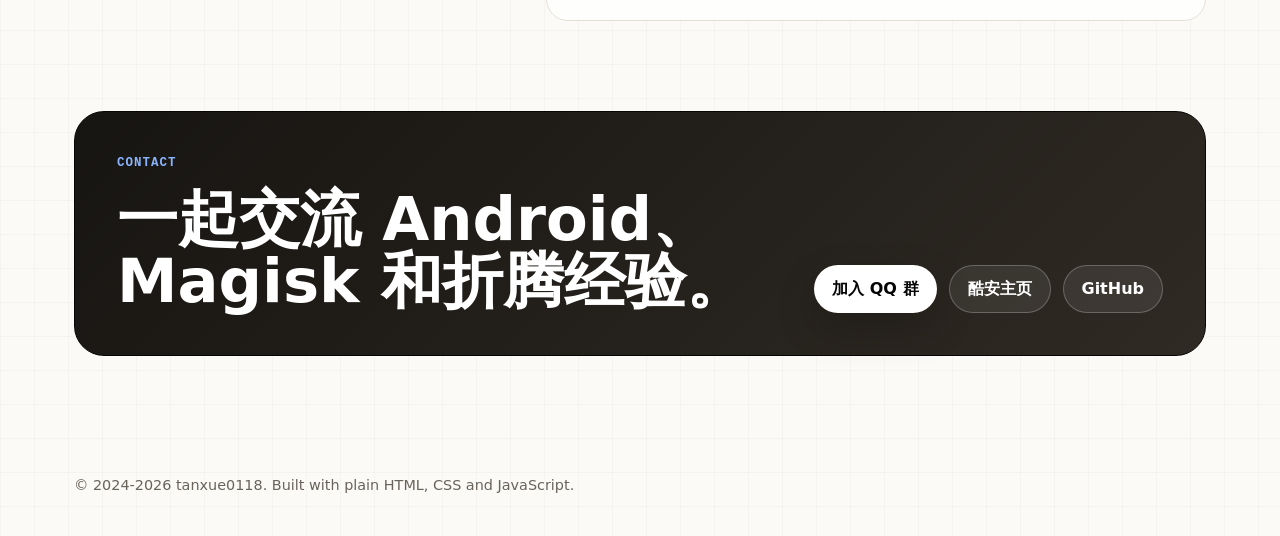
==== commit 7f74b83b: "Add navigation and progress polish" ====
--- a/index.html
+++ b/index.html
@@ -17,15 +17,16 @@
 </head>
 <body>
     <a class="skip-link" href="#work">跳到项目内容</a>
+    <div class="scroll-progress" id="scroll-progress" aria-hidden="true"></div>
     <header class="site-header">
         <a class="brand" href="#top" aria-label="回到首页">
             <span class="brand-mark" id="brand-mark" aria-hidden="true">TX</span>
             <span class="brand-text">tanxue0118</span>
         </a>
         <nav class="site-nav" aria-label="主导航">
-            <a href="#work">项目</a>
-            <a href="#stack">技术</a>
-            <a href="#contact">联系</a>
+            <a href="#work" data-nav-target="work">项目</a>
+            <a href="#stack" data-nav-target="stack">技术</a>
+            <a href="#contact" data-nav-target="contact">联系</a>
         </nav>
         <a class="nav-action" href="https://github.com/tanxue0118" target="_blank" rel="noopener noreferrer">GitHub</a>
     </header>
@@ -113,7 +114,7 @@
             </aside>
         </section>
 
-        <section class="section-shell repo-overview" aria-label="GitHub 仓库总览">
+        <section class="section-shell repo-overview" id="repos" aria-label="GitHub 仓库总览">
             <div class="repo-overview-card">
                 <p class="eyebrow">Repository map</p>
                 <h2>公开项目很多，但主线很清楚。</h2>
@@ -137,7 +138,7 @@
             </div>
 
             <div class="featured-grid">
-                <article class="project-card project-card-large">
+                <article class="project-card project-card-large" data-project-card>
                     <div class="project-meta">
                         <span>Android / Magisk</span>
                         <strong data-stars-for="ProcessKill">★ 12</strong>
@@ -148,7 +149,7 @@
                     <a href="https://github.com/tanxue0118/ProcessKill" target="_blank" rel="noopener noreferrer">查看仓库 <span aria-hidden="true">→</span></a>
                 </article>
 
-                <article class="project-card project-card-large accent-green">
+                <article class="project-card project-card-large accent-green" data-project-card>
                     <div class="project-meta">
                         <span>Charging / System</span>
                         <strong data-stars-for="charge-turbo">★ 10</strong>
@@ -194,6 +195,7 @@
                     <a href="https://github.com/tanxue0118" target="_blank" rel="noopener noreferrer">更多</a>
                 </article>
             </div>
+            <p class="data-note">GitHub followers 和 stars 会在浏览器里尝试自动刷新；如果 API 被限流，页面会保留静态兜底数据。</p>
         </section>
 
         <section class="section-shell split-section" id="stack">
--- a/style.css
+++ b/style.css
@@ -81,6 +81,19 @@
     transform: translateY(0);
 }
 
+.scroll-progress {
+    position: fixed;
+    top: 0;
+    left: 0;
+    z-index: 90;
+    width: 100%;
+    height: 3px;
+    background: linear-gradient(90deg, #22c55e, #38bdf8, var(--accent));
+    transform: scaleX(0);
+    transform-origin: left;
+    transition: transform 0.08s linear;
+}
+
 .site-header {
     position: sticky;
     top: 0;
@@ -144,6 +157,11 @@
 }
 
 .site-nav a:hover {
+    background: var(--ink);
+    color: white;
+}
+
+.site-nav a.is-active {
     background: var(--ink);
     color: white;
 }
@@ -658,6 +676,13 @@
     flex-direction: column;
     padding: 28px;
     border-radius: 26px;
+    transition: transform 0.18s ease, border-color 0.18s ease, box-shadow 0.18s ease;
+}
+
+.project-card[data-project-card]:hover {
+    transform: translateY(-4px);
+    border-color: var(--line-strong);
+    box-shadow: 0 20px 52px rgba(26, 24, 20, 0.1);
 }
 
 .project-card-large {
@@ -770,6 +795,15 @@
 
 .muted-row {
     background: rgba(243, 241, 235, 0.74);
+}
+
+.data-note {
+    max-width: 760px;
+    margin: 18px auto 0;
+    color: var(--subtle);
+    font-family: "SFMono-Regular", Consolas, "Liberation Mono", monospace;
+    font-size: 0.78rem;
+    text-align: center;
 }
 
 .split-section {
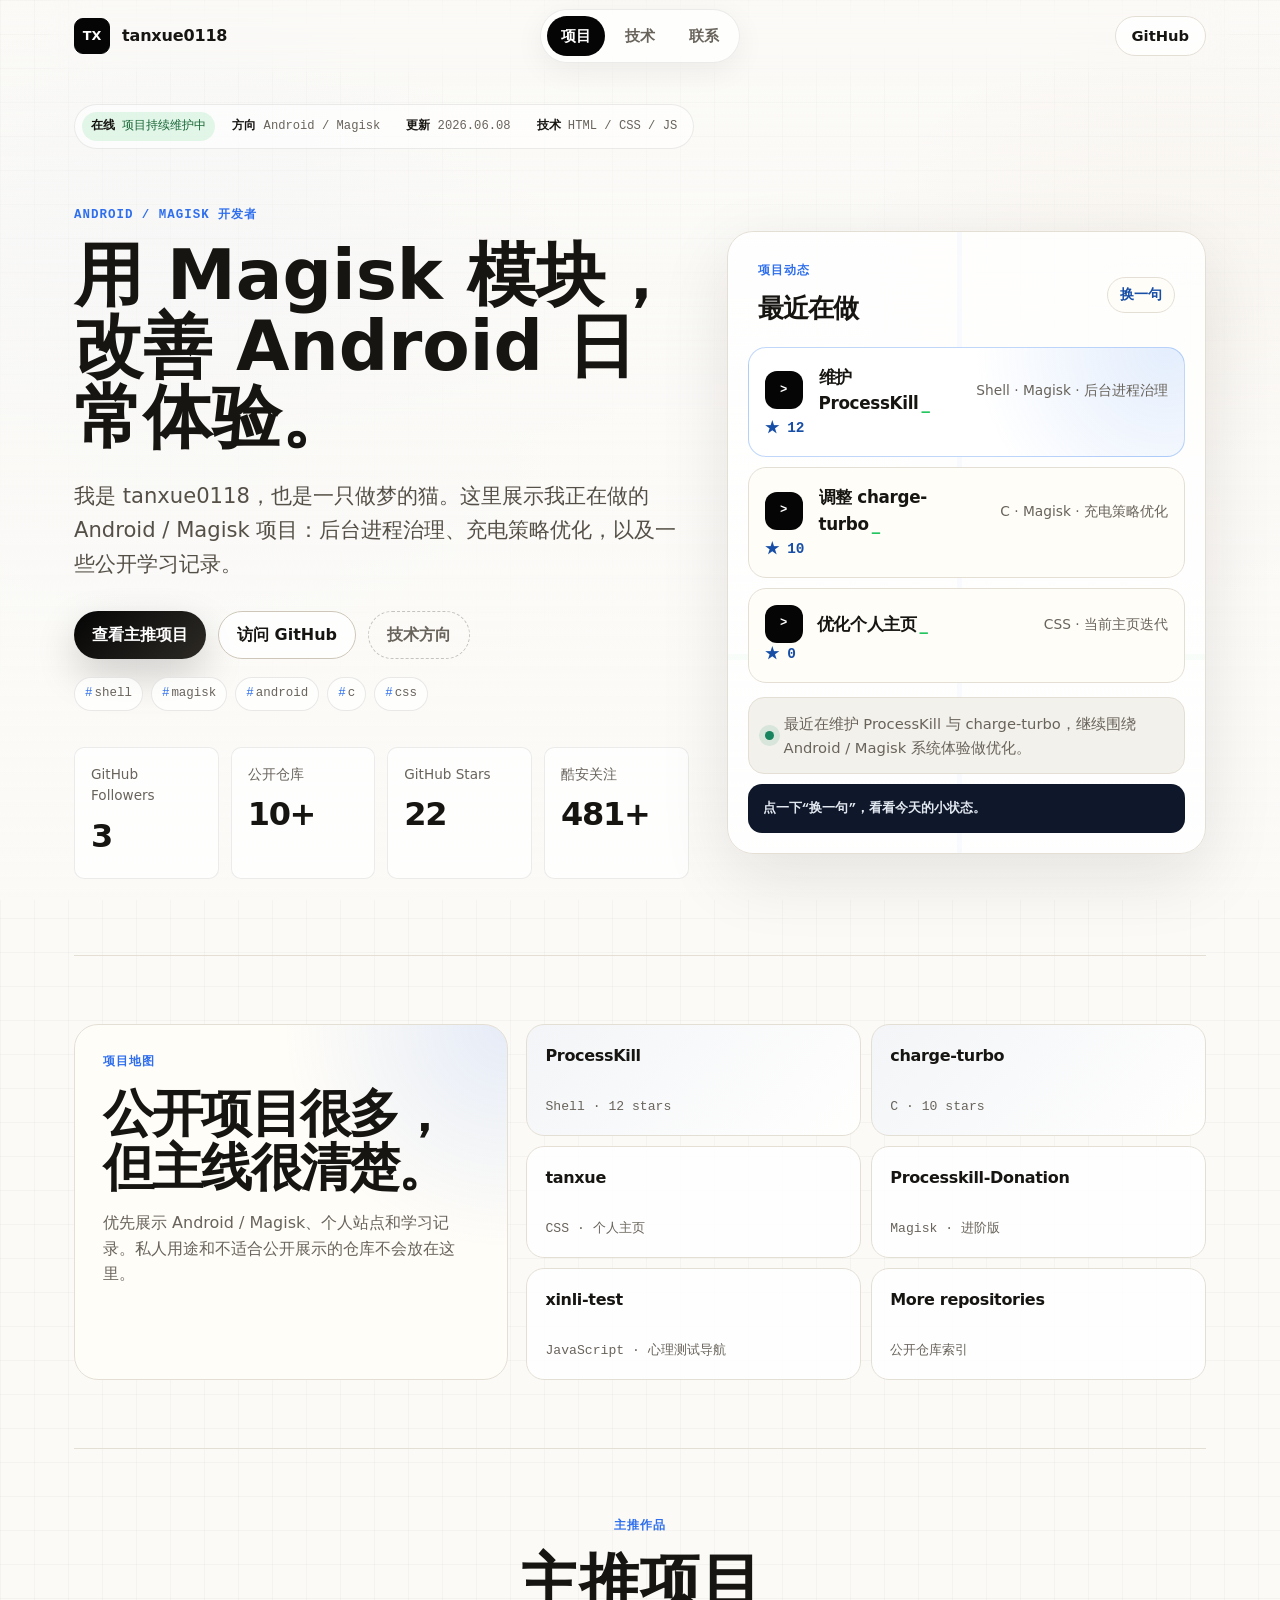
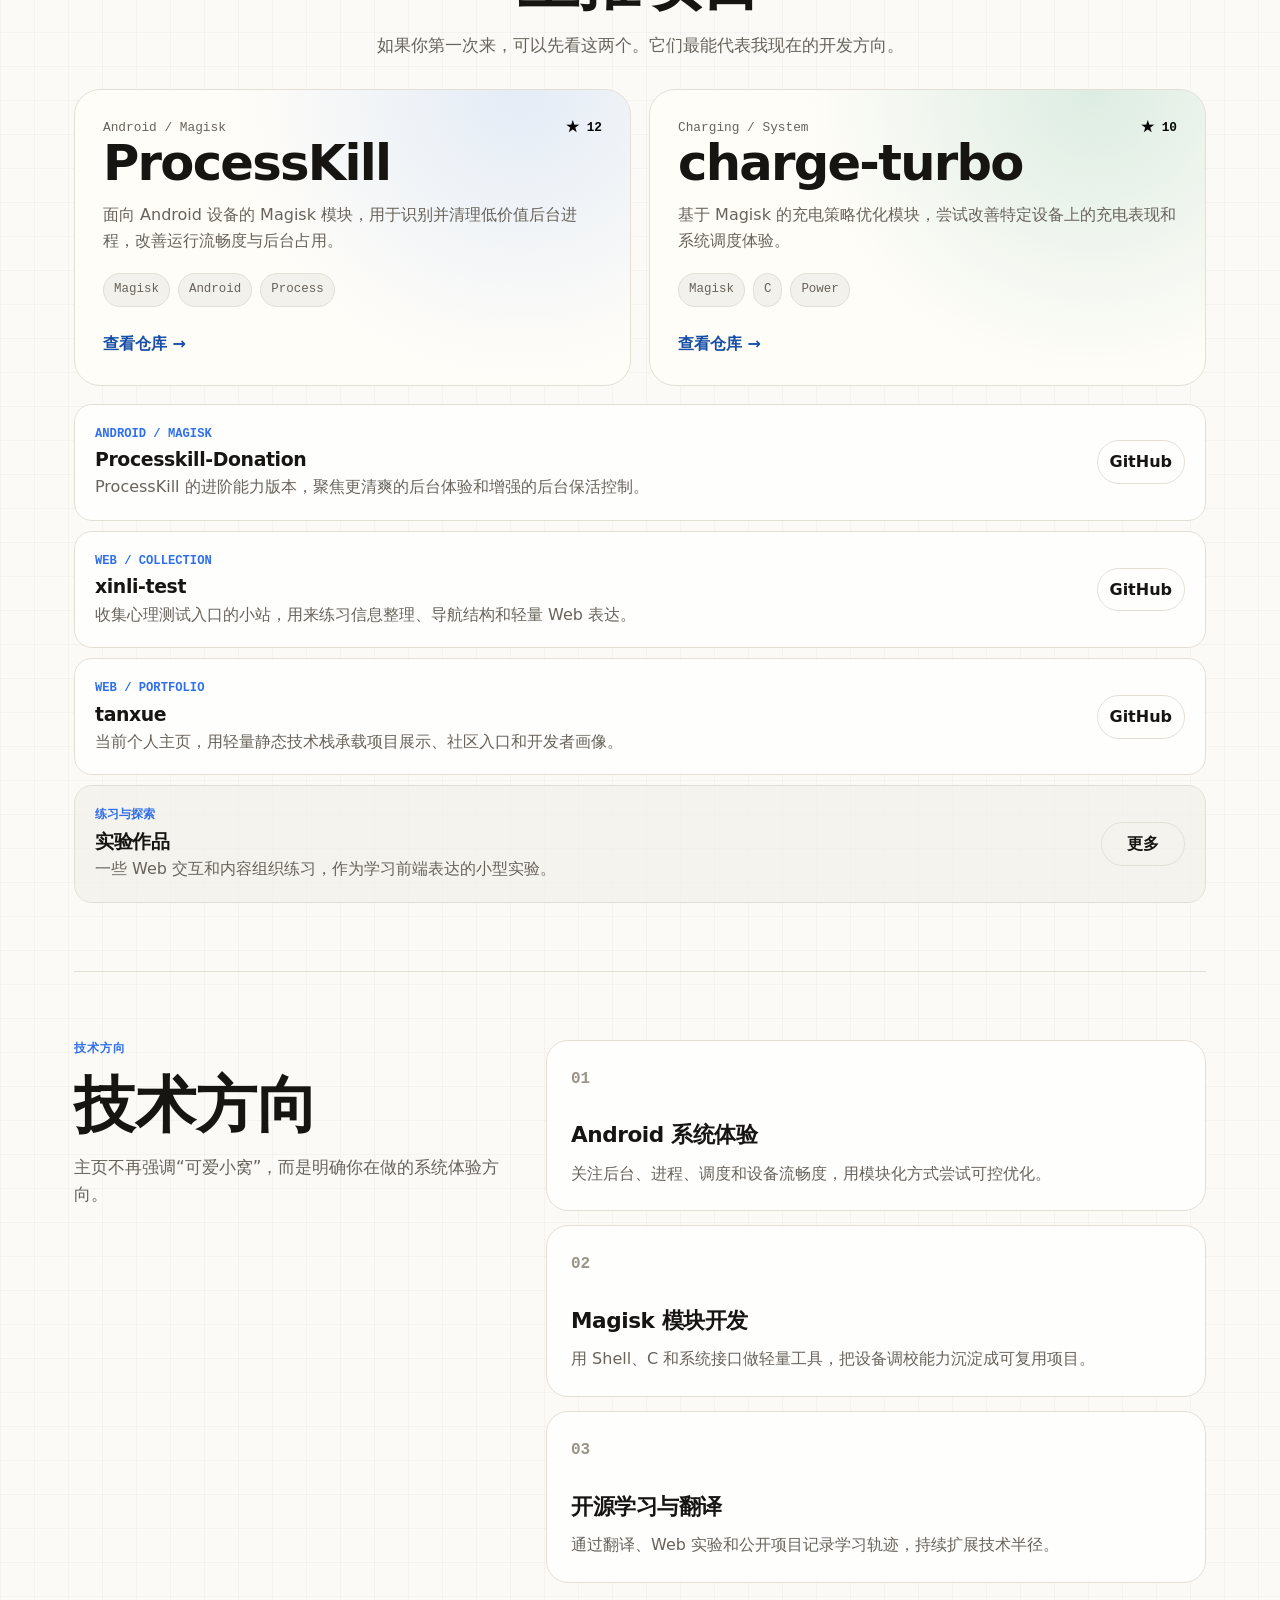
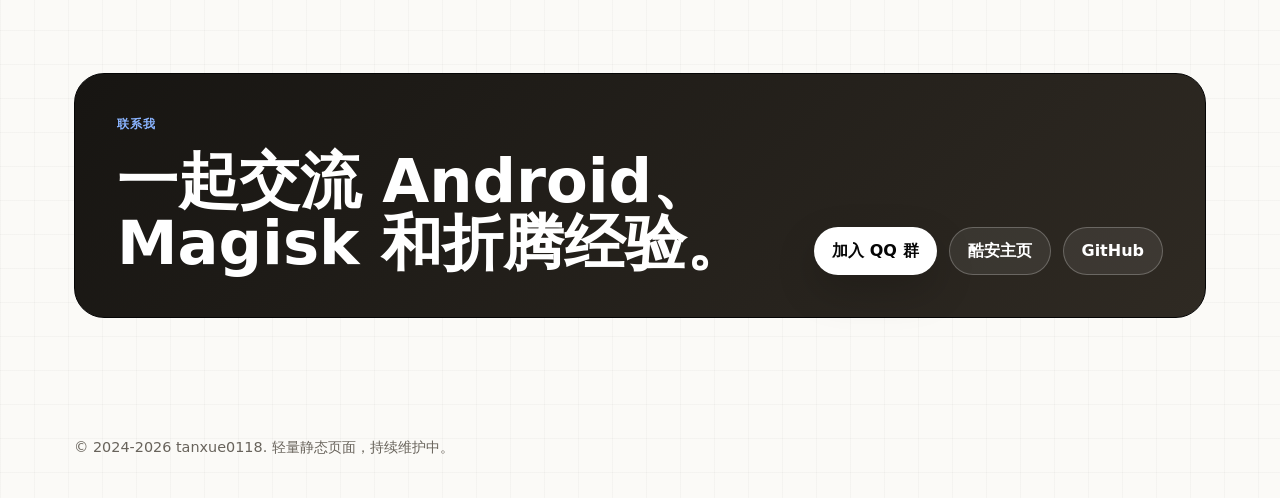
==== commit 67800655: "Clean up prompt-like page copy" ====
--- a/index.html
+++ b/index.html
@@ -33,14 +33,14 @@
 
     <main id="top">
         <div class="system-strip" aria-label="站点状态">
-            <span><strong>status</strong> online</span>
-            <span><strong>branch</strong> main</span>
-            <span><strong>updated</strong> 2026.06.07</span>
-            <span><strong>stack</strong> html/css/js</span>
+            <span><strong>在线</strong> 项目持续维护中</span>
+            <span><strong>方向</strong> Android / Magisk</span>
+            <span><strong>更新</strong> 2026.06.08</span>
+            <span><strong>技术</strong> HTML / CSS / JS</span>
         </div>
         <section class="hero-section">
             <div class="hero-copy">
-                <p class="eyebrow">Android / Magisk module developer</p>
+                <p class="eyebrow">Android / Magisk 开发者</p>
                 <h1>用 Magisk 模块，改善 Android 日常体验。</h1>
                 <p class="hero-lede">我是 tanxue0118，也是一只做梦的猫。这里展示我正在做的 Android / Magisk 项目：后台进程治理、充电策略优化，以及一些公开学习记录。</p>
                 <div class="hero-actions" aria-label="主要操作">
@@ -78,27 +78,27 @@
             <aside class="hero-panel repo-board" aria-label="访问者导览">
                 <div class="board-header">
                     <div>
-                        <p class="eyebrow">Geek console</p>
-                        <h2>当前状态</h2>
-                    </div>
-                    <button class="micro-command" id="geek-command" type="button" aria-controls="command-output">./whoami</button>
+                        <p class="eyebrow">项目动态</p>
+                        <h2>最近在做</h2>
+                    </div>
+                    <button class="micro-command" id="geek-command" type="button" aria-controls="command-output">换一句</button>
                 </div>
                 <div class="repo-rank">
                     <article class="rank-card primary-rank">
                         <span class="rank-number">&gt;</span>
-                        <h3>building ProcessKill</h3>
+                        <h3>维护 ProcessKill</h3>
                         <p>Shell · Magisk · 后台进程治理</p>
                         <strong data-stars-for="ProcessKill">★ 12</strong>
                     </article>
                     <article class="rank-card">
                         <span class="rank-number">&gt;</span>
-                        <h3>tuning charge-turbo</h3>
+                        <h3>调整 charge-turbo</h3>
                         <p>C · Magisk · 充电策略优化</p>
                         <strong data-stars-for="charge-turbo">★ 10</strong>
                     </article>
                     <article class="rank-card">
                         <span class="rank-number">&gt;</span>
-                        <h3>shipping tanxue</h3>
+                        <h3>优化个人主页</h3>
                         <p>CSS · 当前主页迭代</p>
                         <strong data-stars-for="tanxue">★ 0</strong>
                     </article>
@@ -108,15 +108,14 @@
                     <span id="announcement-content">正在读取最新状态...</span>
                 </div>
                 <div class="command-output" id="command-output" role="status" aria-live="polite">
-                    <span class="prompt">guest@tanxue</span>
-                    <span class="command-text">ready: 点击 ./whoami 查看隐藏状态</span>
+                    <span class="command-text">点一下“换一句”，看看今天的小状态。</span>
                 </div>
             </aside>
         </section>
 
         <section class="section-shell repo-overview" id="repos" aria-label="GitHub 仓库总览">
             <div class="repo-overview-card">
-                <p class="eyebrow">Repository map</p>
+                <p class="eyebrow">项目地图</p>
                 <h2>公开项目很多，但主线很清楚。</h2>
                 <p>优先展示 Android / Magisk、个人站点和学习记录。私人用途和不适合公开展示的仓库不会放在这里。</p>
             </div>
@@ -132,7 +131,7 @@
 
         <section class="section-shell" id="work">
             <div class="section-heading">
-                <p class="eyebrow">Selected work</p>
+                <p class="eyebrow">主推作品</p>
                 <h2>主推项目</h2>
                 <p>如果你第一次来，可以先看这两个。它们最能代表我现在的开发方向。</p>
             </div>
@@ -188,19 +187,18 @@
                 </article>
                 <article class="project-row muted-row">
                     <div>
-                        <p class="row-kicker">Experiments</p>
+                        <p class="row-kicker">练习与探索</p>
                         <h3>实验作品</h3>
                         <p>一些 Web 交互和内容组织练习，作为学习前端表达的小型实验。</p>
                     </div>
                     <a href="https://github.com/tanxue0118" target="_blank" rel="noopener noreferrer">更多</a>
                 </article>
             </div>
-            <p class="data-note">GitHub followers 和 stars 会在浏览器里尝试自动刷新；如果 API 被限流，页面会保留静态兜底数据。</p>
         </section>
 
         <section class="section-shell split-section" id="stack">
             <div class="section-heading align-left">
-                <p class="eyebrow">Engineering focus</p>
+                <p class="eyebrow">技术方向</p>
                 <h2>技术方向</h2>
                 <p>主页不再强调“可爱小窝”，而是明确你在做的系统体验方向。</p>
             </div>
@@ -225,7 +223,7 @@
 
         <section class="contact-band" id="contact">
             <div>
-                <p class="eyebrow">Contact</p>
+                <p class="eyebrow">联系我</p>
                 <h2>一起交流 Android、Magisk 和折腾经验。</h2>
             </div>
             <div class="contact-actions">
@@ -239,7 +237,7 @@
     <button class="back-to-top" id="back-to-top" type="button" aria-label="回到顶部">↑</button>
 
     <footer class="site-footer">
-        <p>© 2024-2026 tanxue0118. Built with plain HTML, CSS and JavaScript.</p>
+        <p>© 2024-2026 tanxue0118. 轻量静态页面，持续维护中。</p>
     </footer>
 
     <script src="script.js" defer></script>
--- a/style.css
+++ b/style.css
@@ -411,8 +411,8 @@
 
 .micro-command.is-running {
     border-color: rgba(34, 197, 94, 0.55);
-    background: #0f172a;
-    color: #bbf7d0;
+    background: rgba(34, 197, 94, 0.12);
+    color: #166534;
 }
 
 .repo-rank {
@@ -595,17 +595,9 @@
     animation: terminalScan 0.75s ease;
 }
 
-.prompt {
-    color: #22c55e;
-}
-
-.prompt::before {
-    content: "$ ";
-    color: #38bdf8;
-}
-
 .command-text {
     color: #e2e8f0;
+    font-weight: 700;
 }
 
 .command-line {
@@ -795,15 +787,6 @@
 
 .muted-row {
     background: rgba(243, 241, 235, 0.74);
-}
-
-.data-note {
-    max-width: 760px;
-    margin: 18px auto 0;
-    color: var(--subtle);
-    font-family: "SFMono-Regular", Consolas, "Liberation Mono", monospace;
-    font-size: 0.78rem;
-    text-align: center;
 }
 
 .split-section {
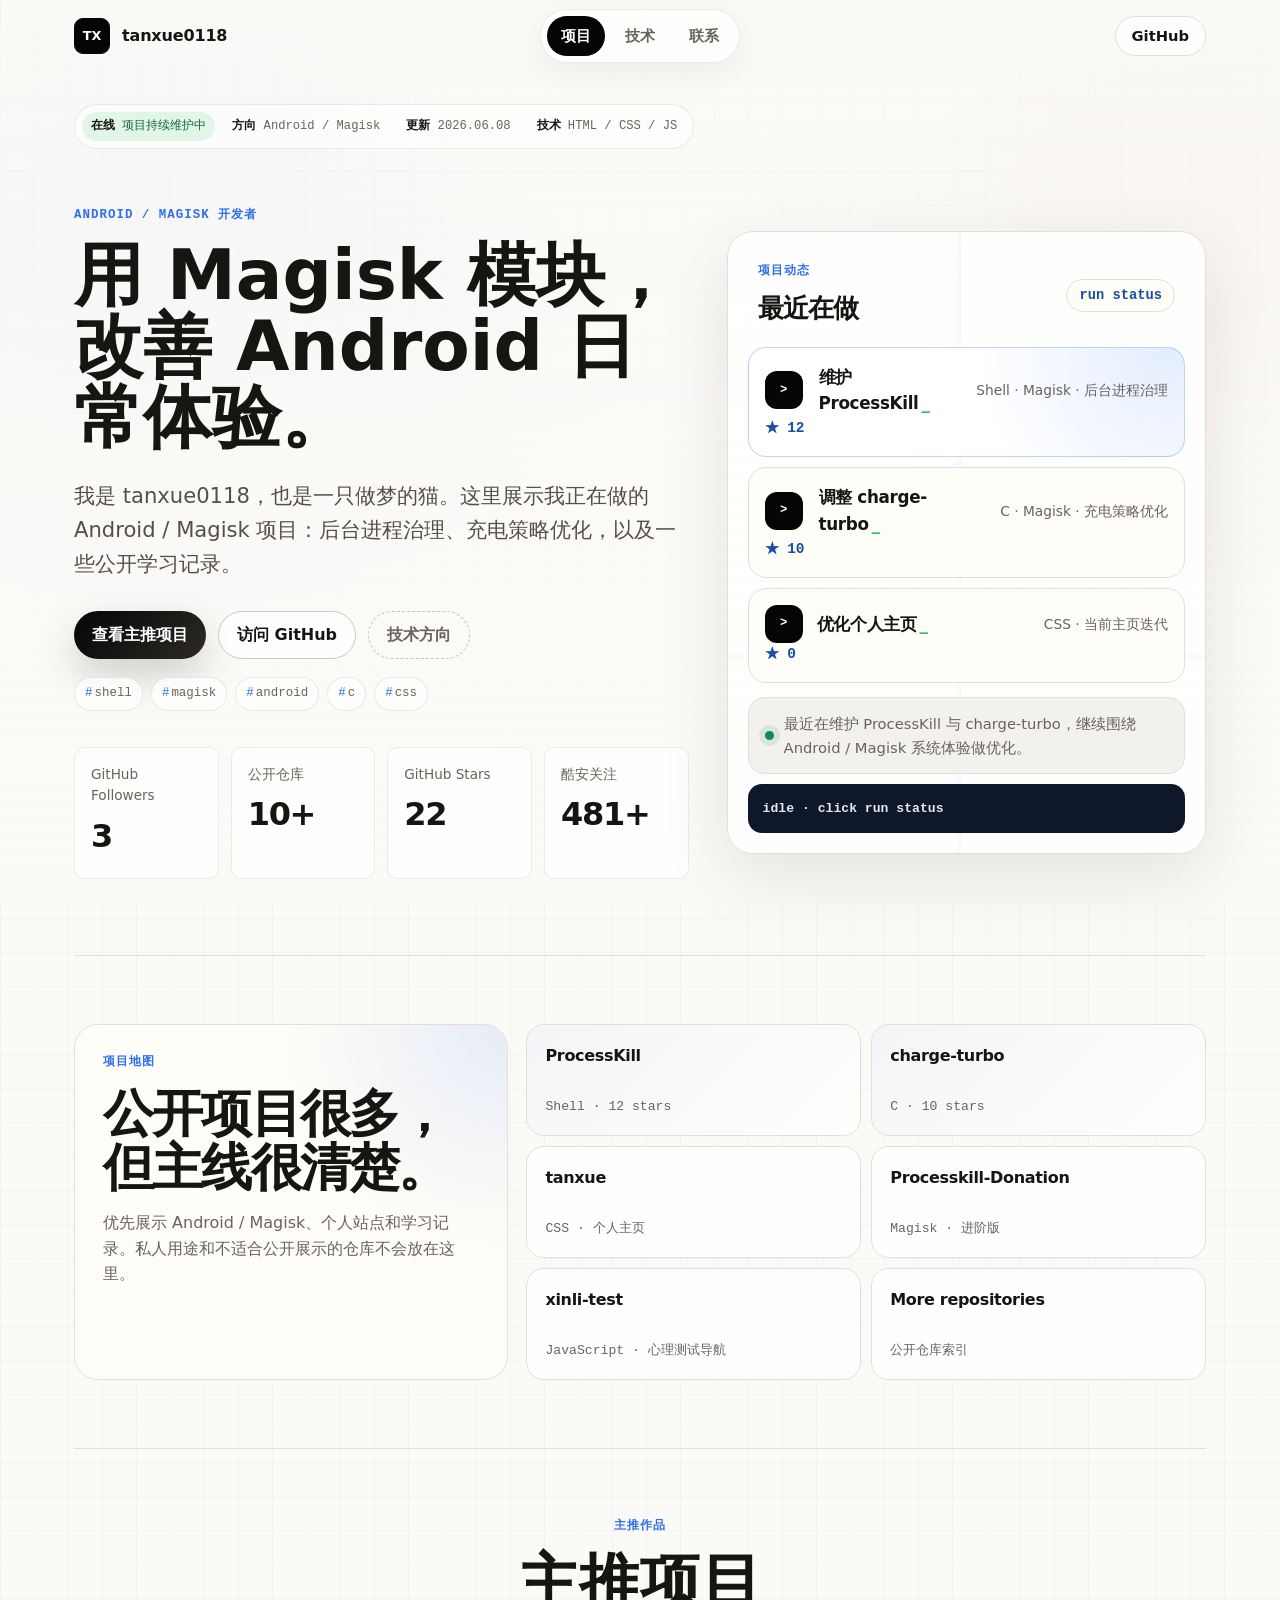
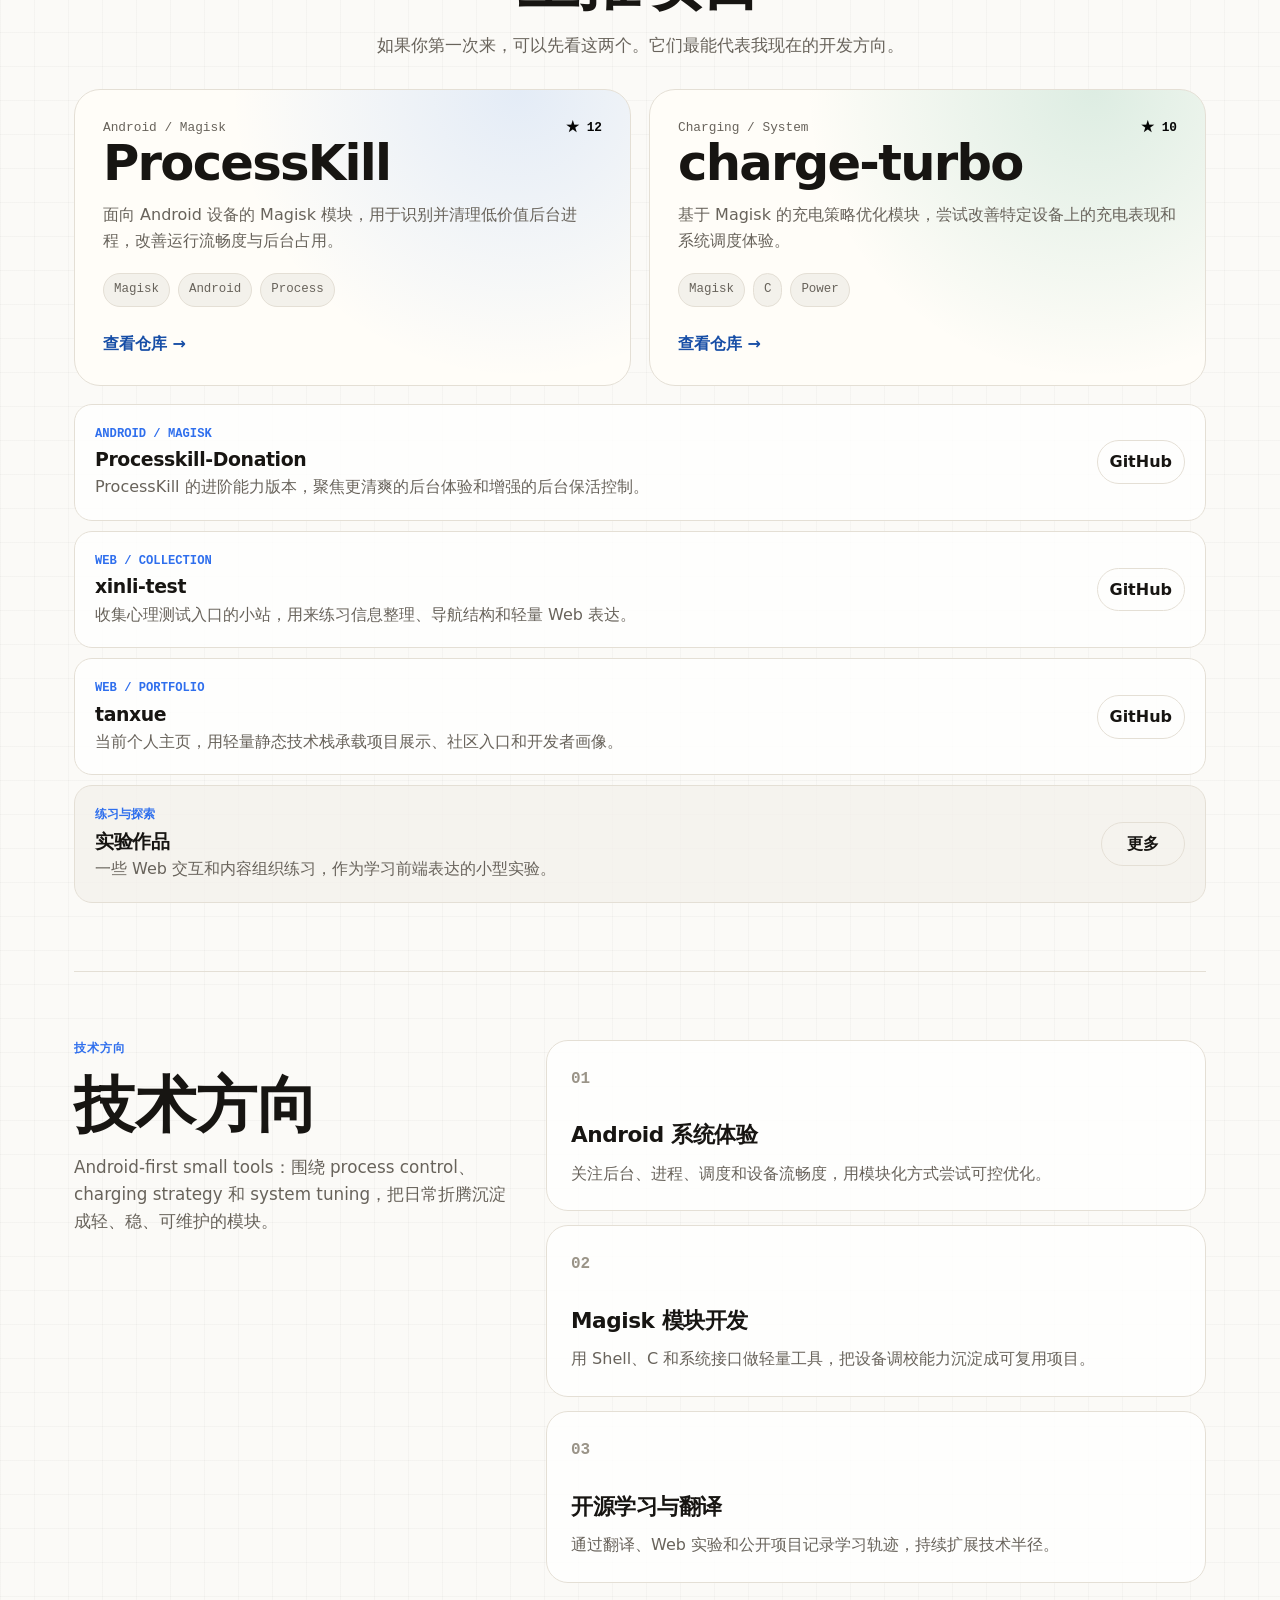
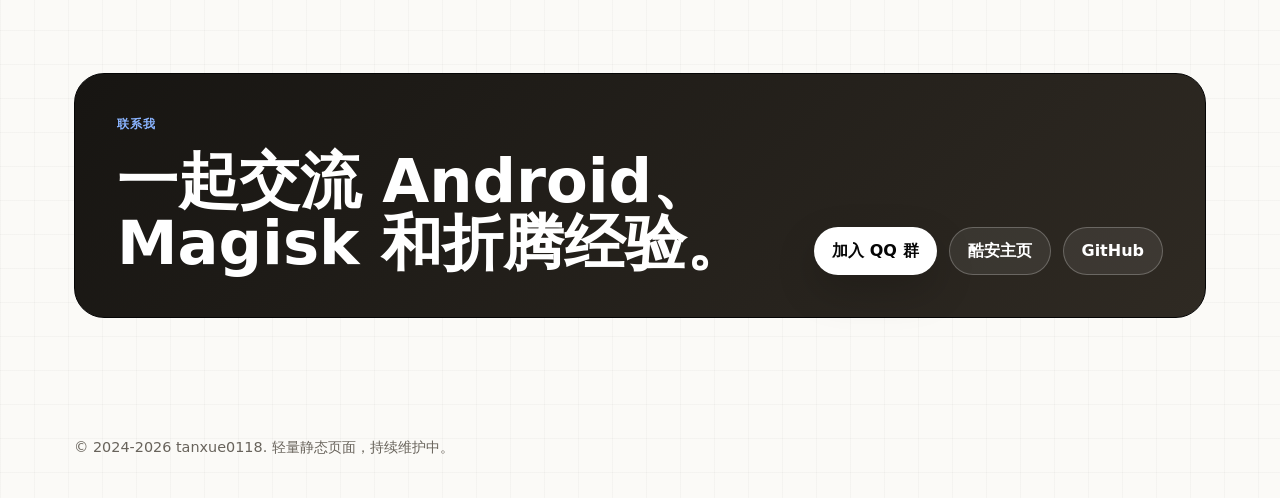
==== commit af2febb6: "Refine tech direction and geek easter egg" ====
--- a/index.html
+++ b/index.html
@@ -81,7 +81,7 @@
                         <p class="eyebrow">项目动态</p>
                         <h2>最近在做</h2>
                     </div>
-                    <button class="micro-command" id="geek-command" type="button" aria-controls="command-output">换一句</button>
+                    <button class="micro-command" id="geek-command" type="button" aria-controls="command-output">run status</button>
                 </div>
                 <div class="repo-rank">
                     <article class="rank-card primary-rank">
@@ -108,7 +108,7 @@
                     <span id="announcement-content">正在读取最新状态...</span>
                 </div>
                 <div class="command-output" id="command-output" role="status" aria-live="polite">
-                    <span class="command-text">点一下“换一句”，看看今天的小状态。</span>
+                    <span class="command-text">idle · click run status</span>
                 </div>
             </aside>
         </section>
@@ -200,7 +200,7 @@
             <div class="section-heading align-left">
                 <p class="eyebrow">技术方向</p>
                 <h2>技术方向</h2>
-                <p>主页不再强调“可爱小窝”，而是明确你在做的系统体验方向。</p>
+                <p>Android-first small tools：围绕 process control、charging strategy 和 system tuning，把日常折腾沉淀成轻、稳、可维护的模块。</p>
             </div>
             <div class="focus-grid">
                 <article>
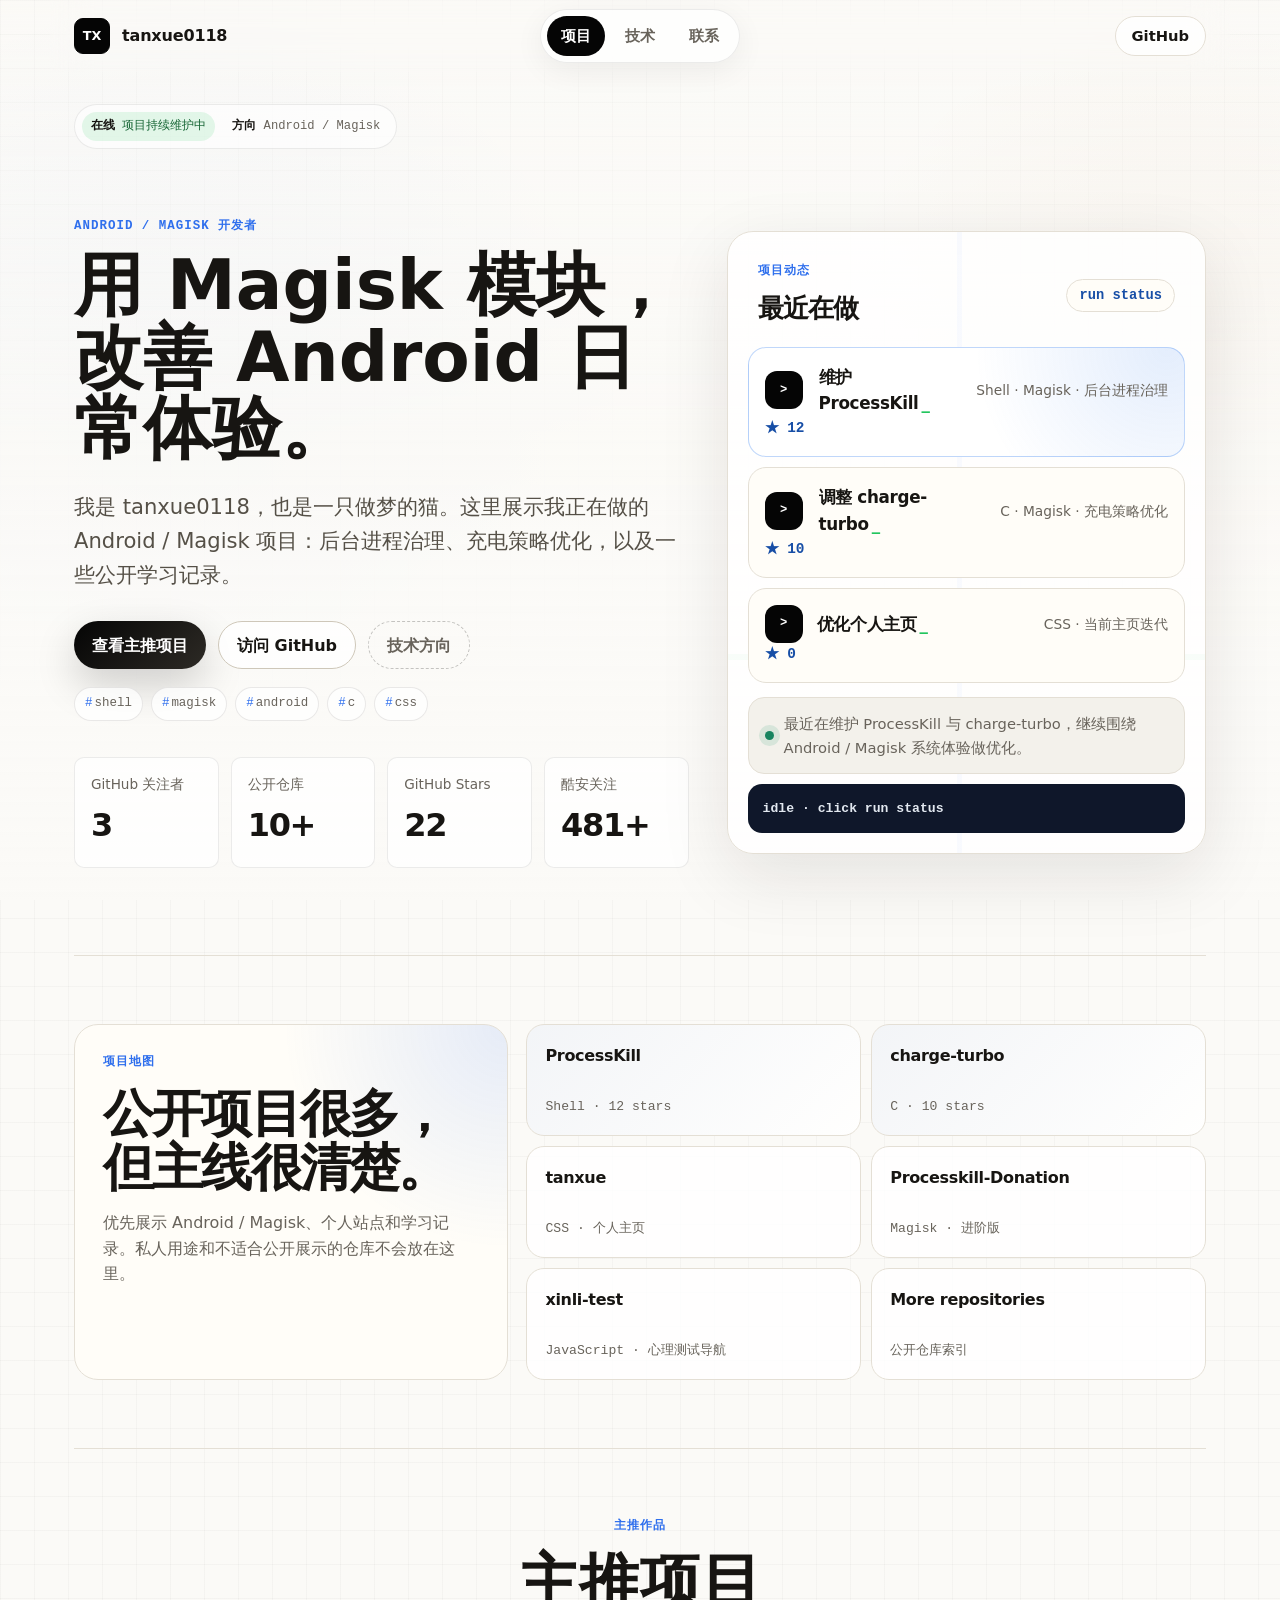
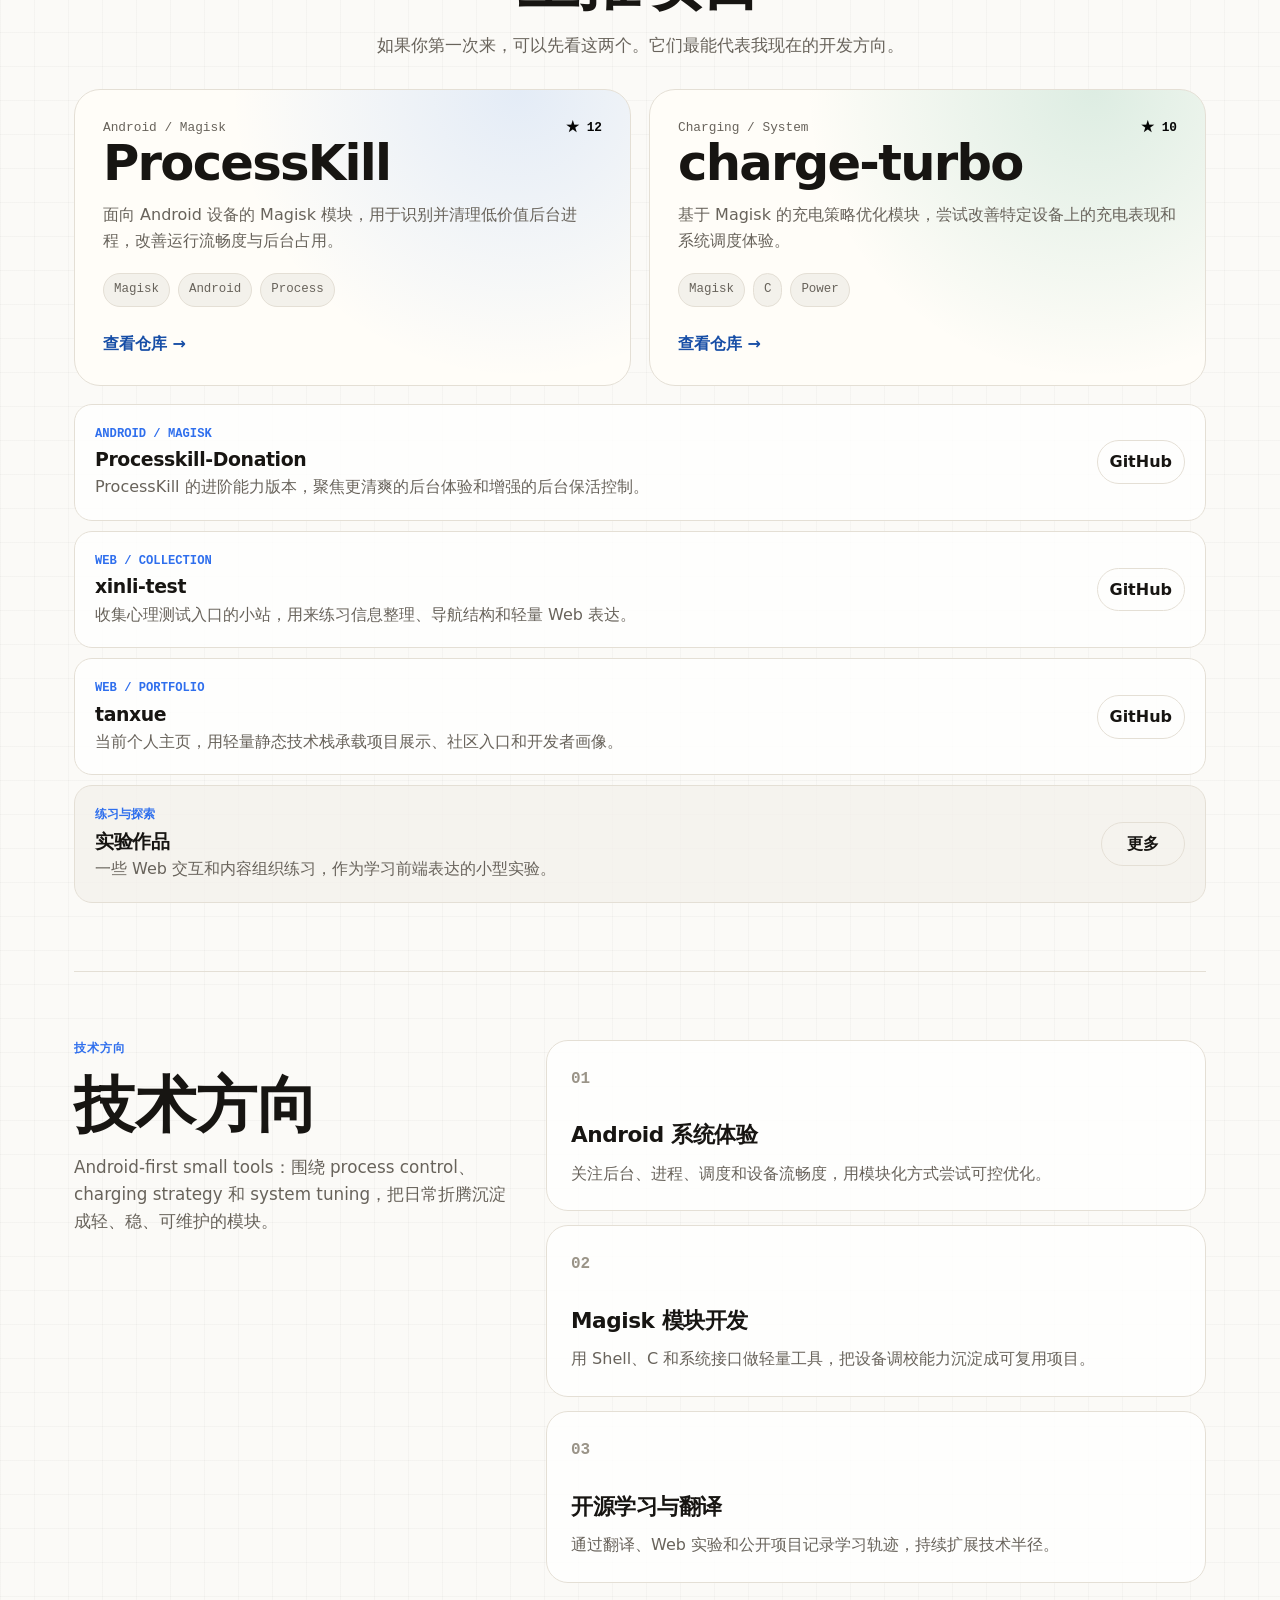
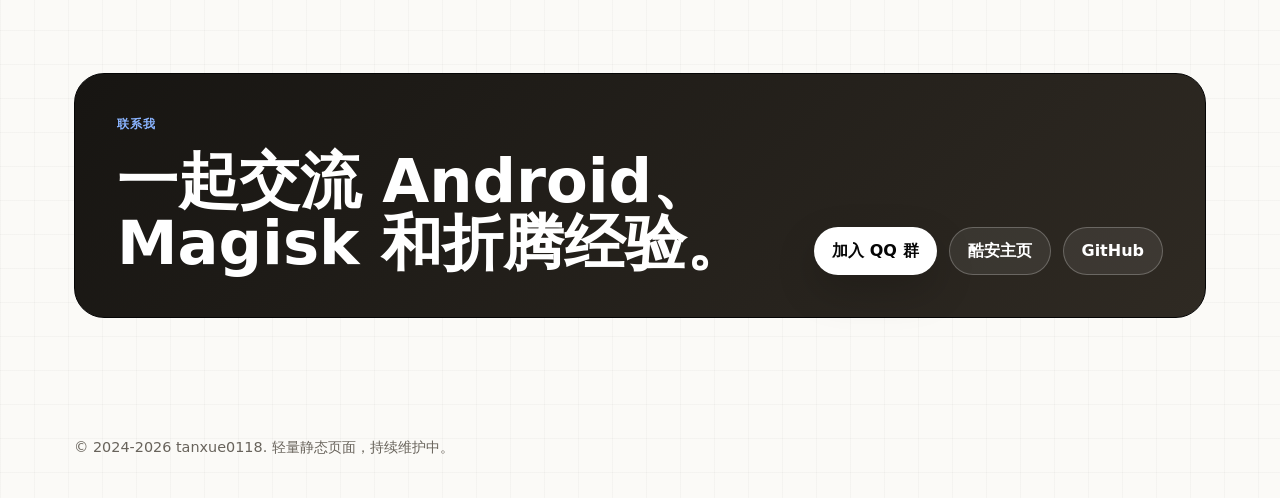
==== commit ea363a2a: "Simplify status strip metrics" ====
--- a/index.html
+++ b/index.html
@@ -35,8 +35,6 @@
         <div class="system-strip" aria-label="站点状态">
             <span><strong>在线</strong> 项目持续维护中</span>
             <span><strong>方向</strong> Android / Magisk</span>
-            <span><strong>更新</strong> 2026.06.08</span>
-            <span><strong>技术</strong> HTML / CSS / JS</span>
         </div>
         <section class="hero-section">
             <div class="hero-copy">
@@ -57,7 +55,7 @@
                 </div>
                 <dl class="metric-grid">
                     <div>
-                        <dt>GitHub Followers</dt>
+                        <dt>GitHub 关注者</dt>
                         <dd data-github-followers>3</dd>
                     </div>
                     <div>
@@ -240,6 +238,6 @@
         <p>© 2024-2026 tanxue0118. 轻量静态页面，持续维护中。</p>
     </footer>
 
-    <script src="script.js" defer></script>
+    <script src="script.js?v=20260608-geek2" defer></script>
 </body>
 </html>
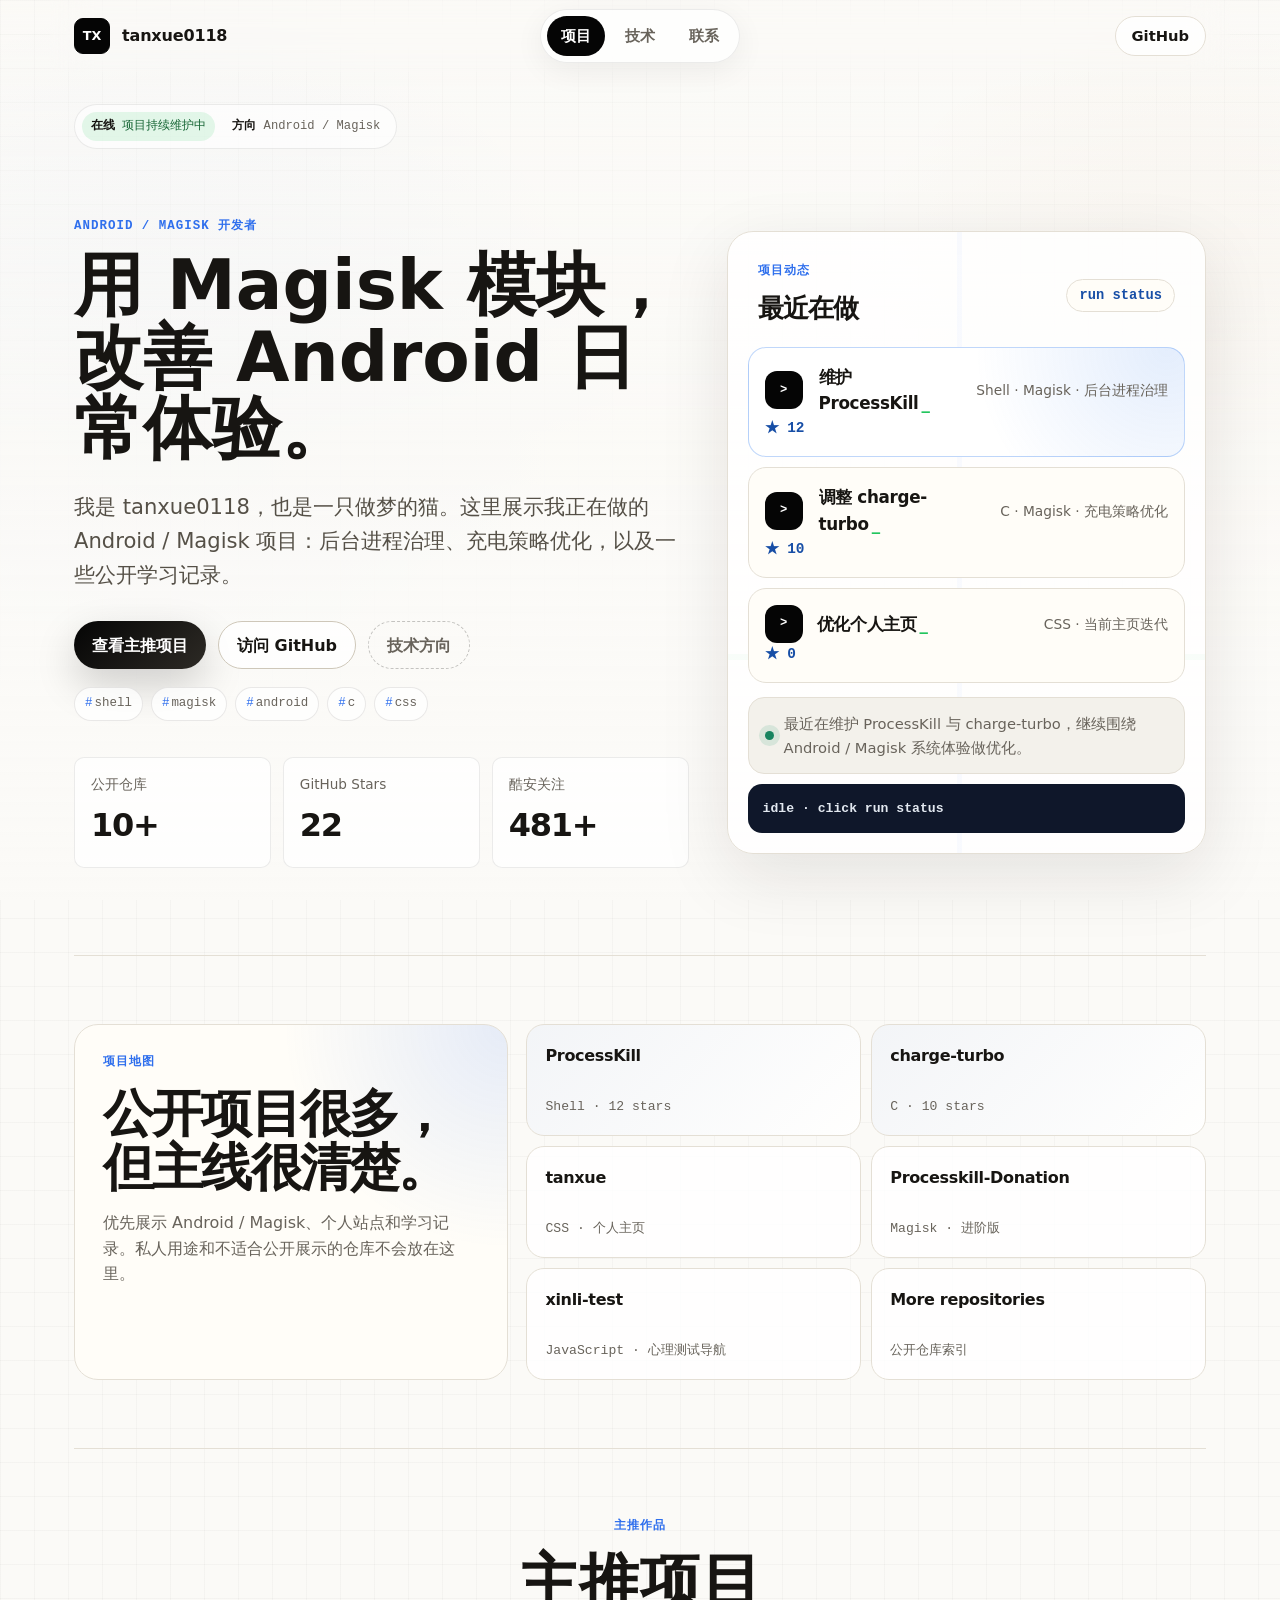
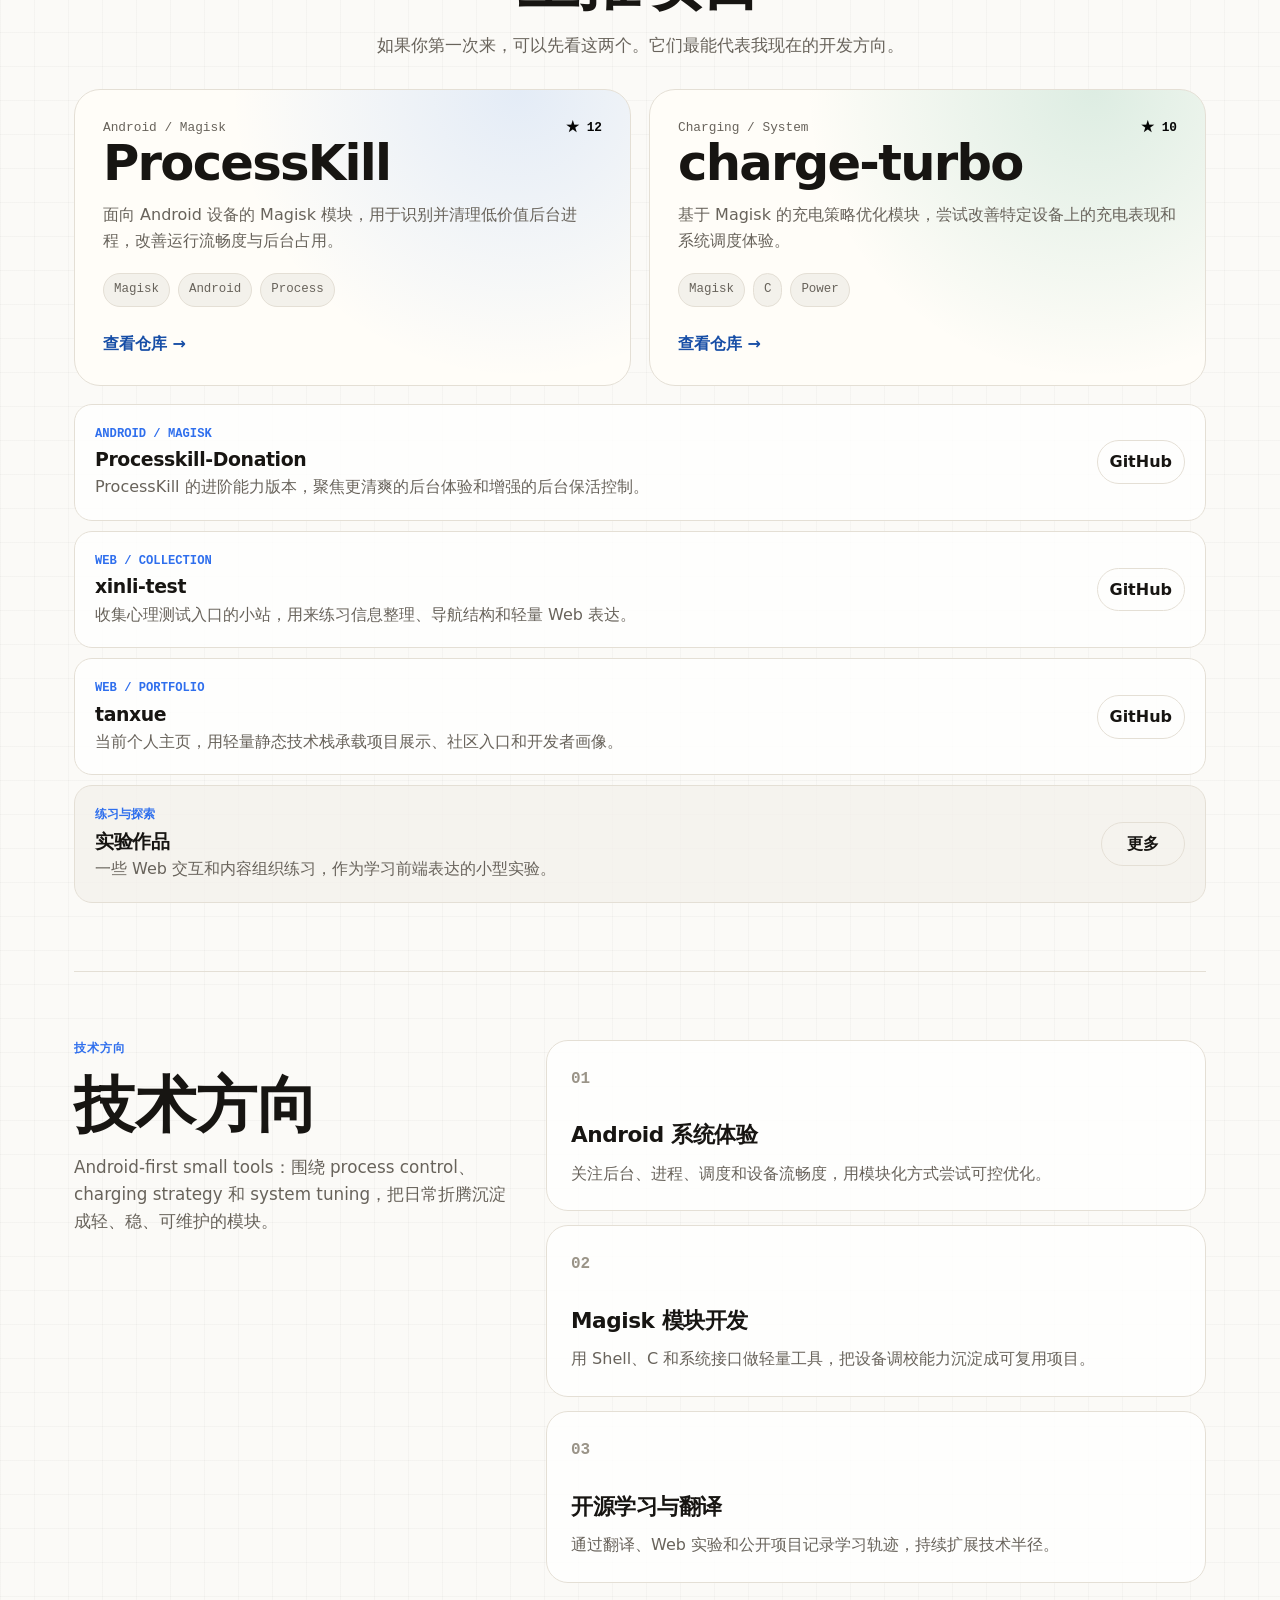
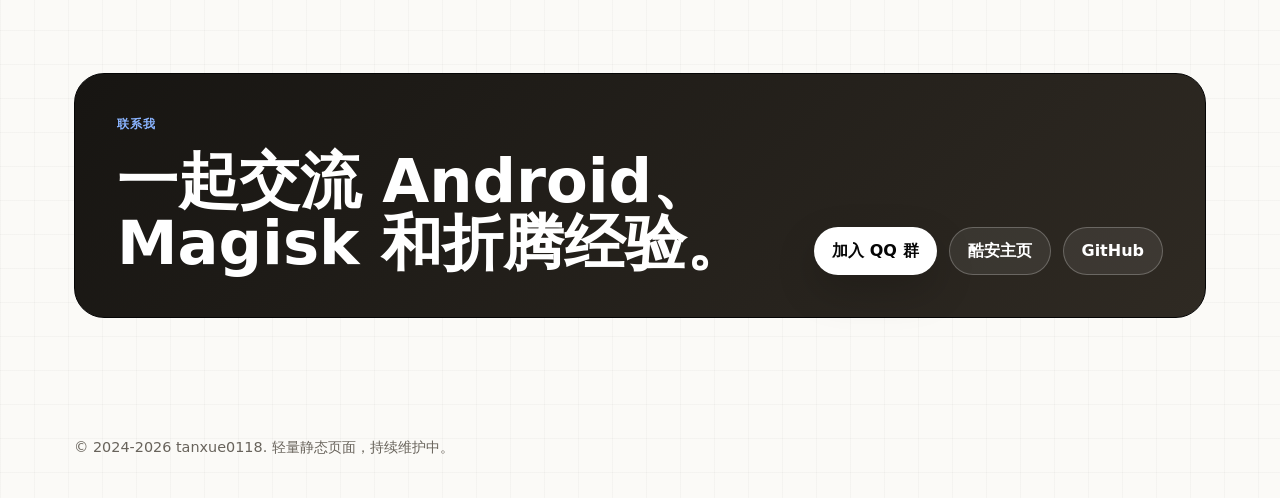
==== commit 0250e68e: "Remove GitHub followers metric" ====
--- a/index.html
+++ b/index.html
@@ -55,10 +55,6 @@
                 </div>
                 <dl class="metric-grid">
                     <div>
-                        <dt>GitHub 关注者</dt>
-                        <dd data-github-followers>3</dd>
-                    </div>
-                    <div>
                         <dt>公开仓库</dt>
                         <dd>10+</dd>
                     </div>
--- a/style.css
+++ b/style.css
@@ -319,7 +319,7 @@
 
 .metric-grid {
     display: grid;
-    grid-template-columns: repeat(4, minmax(0, 1fr));
+    grid-template-columns: repeat(3, minmax(0, 1fr));
     gap: 12px;
     max-width: 680px;
     margin: 36px 0 0;
